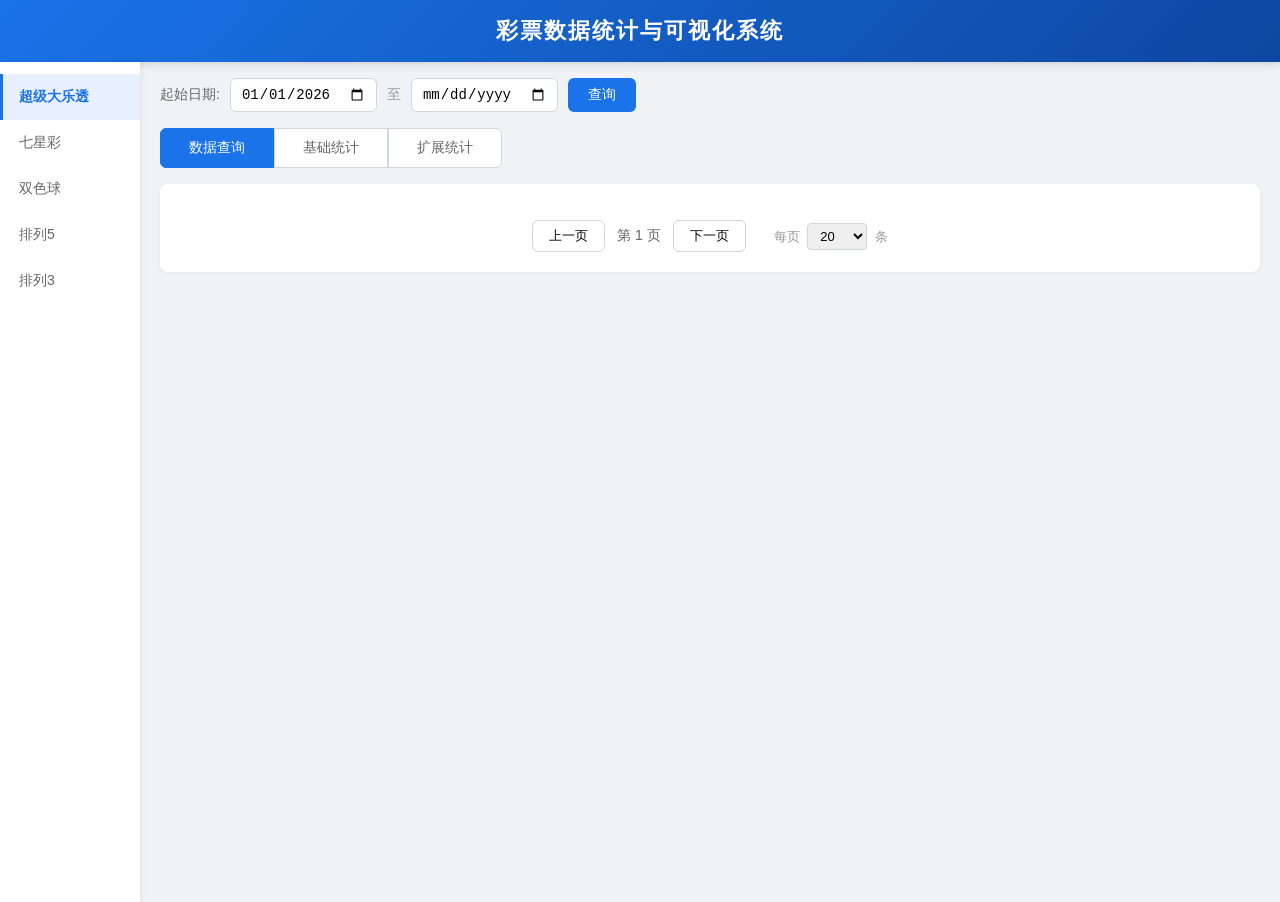
==== frontend/index.html @ 8efd1f9e "feat: 彩票数据统计与可视化系统 v1.0.0 — Docker 部署 + 开源" ====
<!DOCTYPE html>
<html lang="zh-CN">
<head>
    <meta charset="UTF-8">
    <meta name="viewport" content="width=device-width, initial-scale=1.0">
    <title>彩票数据统计与可视化系统</title>
    <link rel="stylesheet" href="css/style.css?v=14">
    <script src="js/echarts.min.js"></script>
</head>
<body>
    <!-- 标题栏 -->
    <header class="header">
        <h1>彩票数据统计与可视化系统</h1>
    </header>

    <!-- 主体：左导航 + 右内容 -->
    <div class="layout">

        <!-- 左侧彩种导航 -->
        <aside class="sidebar" id="lotteryNav">
            <div class="nav-item active" data-type="lottery_dlt">超级大乐透</div>
            <div class="nav-item" data-type="lottery_7xc">七星彩</div>
            <div class="nav-item" data-type="lottery_ssq">双色球</div>
            <div class="nav-item" data-type="lottery_pl5">排列5</div>
            <div class="nav-item" data-type="lottery_pl3">排列3</div>
        </aside>

        <!-- 右侧主内容 -->
        <main class="content">

            <!-- 日期栏 -->
            <div class="query-bar">
                <label>起始日期:</label>
                <input type="date" id="dateStart" value="2026-01-01">
                <span class="query-sep">至</span>
                <input type="date" id="dateEnd" value="">
                <button id="queryBtn" class="btn-primary">查询</button>
            </div>

            <!-- 视图切换按钮 -->
            <div class="view-bar">
                <button class="view-btn active" data-view="query">数据查询</button>
                <button class="view-btn" data-view="stats">基础统计</button>
                <button class="view-btn" data-view="extend">扩展统计</button>
            </div>

            <!-- 数据查询视图 -->
            <section class="panel" id="viewQuery">
                <div id="tableContainer">
                    <table class="data-table" id="dataTable">
                        <thead id="tableHead"></thead>
                        <tbody id="tableBody"></tbody>
                    </table>
                    <div class="pagination" id="pagination">
                        <button id="prevBtn">上一页</button>
                        <span id="pageInfo">第 1 页</span>
                        <button id="nextBtn">下一页</button>
                        <span id="totalInfo"></span>
                        <span class="page-size">
                            每页
                            <select id="pageSizeSelect">
                                <option value="10">10</option>
                                <option value="20" selected>20</option>
                                <option value="50">50</option>
                                <option value="100">100</option>
                            </select>
                            条
                        </span>
                    </div>
                    <div class="loading" id="tableLoading" style="display:none;">加载中...</div>
                    <div class="empty" id="tableEmpty" style="display:none;">暂无数据</div>
                </div>
            </section>

            <!-- 基础统计视图 -->
            <section class="panel" id="viewStats" style="display:none;">
                <div id="statsContainer"><!-- 动态填充图表容器 --></div>
            </section>

            <!-- 扩展统计视图 -->
            <section class="panel" id="viewExtend" style="display:none;">
                <div id="extendContent">
                    <!-- 动态内容：有扩展统计的显示图表，没有的显示开发中 -->
                </div>
            </section>

        </main>
    </div>

    <script src="js/app.js?v=13"></script>
</body>
</html>
---- frontend/css/style.css ----
/* ========================================
   彩票数据统计与可视化系统 - 样式
   ======================================== */

/* 全局 */
* { margin: 0; padding: 0; box-sizing: border-box; }
body {
    font-family: -apple-system, "Microsoft YaHei", sans-serif;
    background: #f0f2f5;
    color: #333;
    min-height: 100vh;
}

/* 标题栏 */
.header {
    background: linear-gradient(135deg, #1a73e8, #0d47a1);
    color: #fff;
    text-align: center;
    padding: 16px;
    box-shadow: 0 2px 8px rgba(0,0,0,0.15);
}
.header h1 { font-size: 22px; letter-spacing: 2px; }

/* ========== 主布局 ========== */
.layout {
    display: flex;
    min-height: calc(100vh - 60px);
}

/* 左侧彩种导航 */
.sidebar {
    width: 140px;
    min-width: 140px;
    background: #fff;
    padding: 12px 0;
    box-shadow: 2px 0 6px rgba(0,0,0,0.06);
}
.nav-item {
    padding: 14px 16px;
    font-size: 14px;
    color: #666;
    cursor: pointer;
    border-left: 3px solid transparent;
    transition: all 0.2s;
    user-select: none;
}
.nav-item:hover {
    background: #f0f7ff;
    color: #1a73e8;
}
.nav-item.active {
    color: #1a73e8;
    font-weight: 600;
    background: #e8f0fe;
    border-left-color: #1a73e8;
}

/* 右侧内容区 */
.content {
    flex: 1;
    padding: 16px 20px;
    overflow-y: auto;
}

/* 视图切换按钮 */
.view-bar {
    display: flex;
    gap: 0;
    margin-bottom: 16px;
}
.view-btn {
    padding: 10px 28px;
    border: 1px solid #d0d5dd;
    background: #fff;
    font-size: 14px;
    color: #666;
    cursor: pointer;
    transition: all 0.2s;
}
.view-btn:first-child { border-radius: 6px 0 0 6px; }
.view-btn:last-child { border-radius: 0 6px 6px 0; }
.view-btn:hover { background: #e8f0fe; }
.view-btn.active {
    background: #1a73e8;
    color: #fff;
    border-color: #1a73e8;
}

/* 面板 */
.panel {
    background: #fff;
    border-radius: 8px;
    padding: 20px;
    margin-bottom: 16px;
    box-shadow: 0 1px 4px rgba(0,0,0,0.06);
}
.panel h2 {
    font-size: 16px;
    margin-bottom: 14px;
    padding-bottom: 8px;
    border-bottom: 2px solid #e8eaed;
    color: #1a73e8;
}

/* 查询栏 */
.query-bar {
    display: flex;
    align-items: center;
    gap: 10px;
    margin-bottom: 16px;
    flex-wrap: wrap;
}
.query-bar label { font-size: 14px; color: #666; white-space: nowrap; }
.query-bar input[type="date"] {
    padding: 7px 10px;
    border: 1px solid #d0d5dd;
    border-radius: 6px;
    font-size: 14px;
    outline: none;
    min-width: 140px;
}
.query-bar input:focus { border-color: #1a73e8; }
.query-sep { color: #999; font-size: 14px; }
.btn-primary {
    padding: 8px 20px;
    background: #1a73e8;
    color: #fff;
    border: none;
    border-radius: 6px;
    font-size: 14px;
    cursor: pointer;
    transition: background 0.2s;
}
.btn-primary:hover { background: #1557b0; }

/* 表格 */
.data-table {
    width: 100%;
    border-collapse: collapse;
    font-size: 14px;
    table-layout: fixed;
}
.data-table th,
.data-table td {
    padding: 10px 4px;
    text-align: center;
    border-bottom: 1px solid #e8eaed;
    overflow: hidden;
    text-overflow: ellipsis;
    white-space: nowrap;
}
.data-table th {
    background: #f8f9fa;
    font-weight: 600;
    color: #555;
}
.data-table tbody tr:hover { background: #f0f7ff; }

/* 压缩固定列宽度 */
.data-table th:first-child,
.data-table td:first-child {
    width: 50px;
    min-width: 40px;
}
.data-table th:nth-child(2),
.data-table td:nth-child(2) {
    width: auto;
    min-width: 70px;
}
.data-table th:nth-child(3),
.data-table td:nth-child(3) {
    width: 100px;
    min-width: 90px;
}

/* 分页 */
.pagination {
    display: flex;
    justify-content: center;
    align-items: center;
    gap: 12px;
    margin-top: 16px;
    font-size: 14px;
}
.pagination button {
    padding: 6px 16px;
    border: 1px solid #d0d5dd;
    border-radius: 6px;
    background: #fff;
    cursor: pointer;
    font-size: 13px;
}
.pagination button:disabled { opacity: 0.4; cursor: not-allowed; }
.pagination button:hover:not(:disabled) { background: #e8f0fe; }
#pageInfo { color: #666; }
#totalInfo { color: #999; }
.page-size { color: #999; font-size: 13px; margin-left: 4px; }
.page-size select {
    padding: 4px 8px;
    border: 1px solid #d0d5dd;
    border-radius: 4px;
    font-size: 13px;
    margin: 0 4px;
    outline: none;
}

/* 图表区域 */
.charts-row {
    display: grid;
    grid-template-columns: 1fr 1fr 1fr;
    gap: 16px;
}
.charts-grid {
    display: grid;
    grid-template-columns: 1fr 1fr;
    gap: 16px;
}

/* 基础统计视图：上下布局 */
.stats-layout {
    display: flex;
    flex-direction: column;
    gap: 16px;
}
.stats-top {
    width: 100%;
}
.stats-top .chart-box {
    height: 420px;
}
.stats-bottom {
    display: grid;
    grid-template-columns: 1fr 1fr;
    gap: 16px;
}

/* 超级大乐透大图布局 */
.stats-dlt {
    display: flex;
    flex-direction: column;
    gap: 16px;
}
.stats-dlt .chart-full {
    width: 100%;
    height: 380px;
}
.stats-dlt .chart-half-row {
    display: grid;
    grid-template-columns: 1fr 1fr;
    gap: 16px;
}
.stats-dlt .chart-half-row .chart-box {
    height: 320px;
}
.chart-box {
    background: #fafafa;
    border-radius: 6px;
    border: 1px solid #eee;
    height: 350px;
    position: relative;
}
.chart-tip {
    position: absolute;
    top: 6px;
    right: 10px;
    width: 18px;
    height: 18px;
    background: #e0e0e0;
    border-radius: 50%;
    text-align: center;
    line-height: 18px;
    font-size: 12px;
    font-weight: 600;
    color: #888;
    cursor: help;
    z-index: 10;
    user-select: none;
}
.chart-tip:hover { background: #1a73e8; color: #fff; }

/* 加载/空态 */
.loading, .empty {
    text-align: center;
    padding: 40px;
    color: #999;
    font-size: 14px;
}

/* 响应式 */
@media (max-width: 900px) {
    .layout { flex-direction: column; }
    .sidebar { width: 100%; min-width: auto; display: flex; flex-wrap: wrap; gap: 4px; padding: 8px; }
    .nav-item { border-left: none; border-bottom: 3px solid transparent; padding: 10px 14px; }
    .nav-item.active { border-bottom-color: #1a73e8; border-left: none; }
    .charts-row { grid-template-columns: 1fr; }
    .charts-grid { grid-template-columns: 1fr; }
}
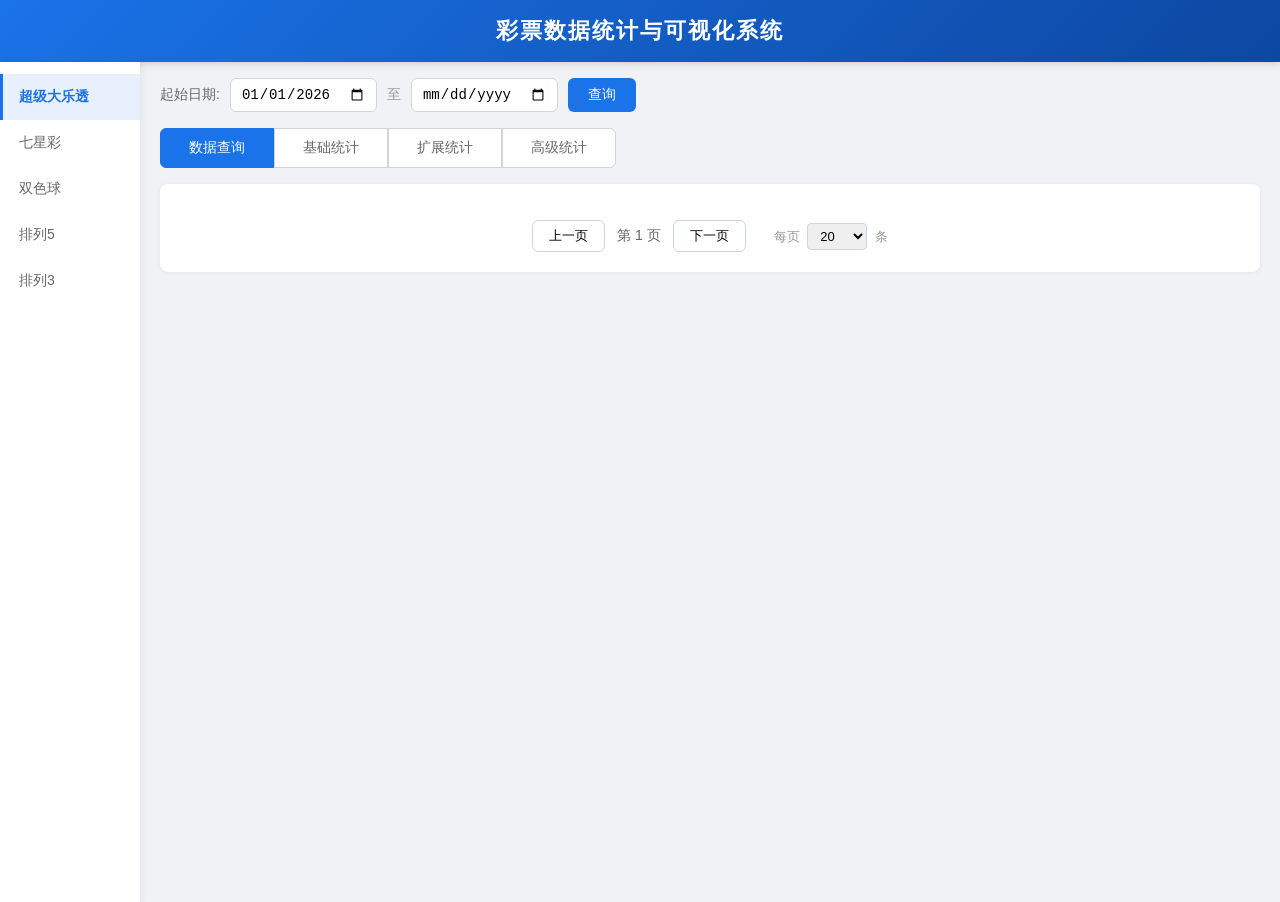
==== commit 0624e1e5: "Phase 10: 前端改造 - 4Tab(含高级统计) + 5彩种扩展统计UI" ====
--- a/frontend/index.html
+++ b/frontend/index.html
@@ -4,8 +4,9 @@
     <meta charset="UTF-8">
     <meta name="viewport" content="width=device-width, initial-scale=1.0">
     <title>彩票数据统计与可视化系统</title>
-    <link rel="stylesheet" href="css/style.css?v=14">
+    <link rel="stylesheet" href="css/style.css?v=15">
     <script src="js/echarts.min.js"></script>
+    <script src="js/config.js"></script>
 </head>
 <body>
     <!-- 标题栏 -->
@@ -42,6 +43,7 @@
                 <button class="view-btn active" data-view="query">数据查询</button>
                 <button class="view-btn" data-view="stats">基础统计</button>
                 <button class="view-btn" data-view="extend">扩展统计</button>
+                <button class="view-btn" data-view="advanced">高级统计</button>
             </div>
 
             <!-- 数据查询视图 -->
@@ -80,13 +82,25 @@
             <!-- 扩展统计视图 -->
             <section class="panel" id="viewExtend" style="display:none;">
                 <div id="extendContent">
-                    <!-- 动态内容：有扩展统计的显示图表，没有的显示开发中 -->
+                    <!-- 动态内容：所有5个彩种均有扩展统计 -->
+                </div>
+            </section>
+
+            <!-- 高级统计视图 -->
+            <section class="panel" id="viewAdvanced" style="display:none;">
+                <div class="sub-menu" id="advancedSubMenu">
+                    <button class="sub-btn active" data-sub="std">标准差</button>
+                    <button class="sub-btn" data-sub="percentile">分位数</button>
+                    <button class="sub-btn" data-sub="normal">正态分布</button>
+                </div>
+                <div class="charts-full" id="advancedCharts">
+                    <!-- 动态填充高级统计图表 -->
                 </div>
             </section>
 
         </main>
     </div>
 
-    <script src="js/app.js?v=13"></script>
+    <script src="js/app.js?v=14"></script>
 </body>
 </html>
--- a/frontend/css/style.css
+++ b/frontend/css/style.css
@@ -214,6 +214,15 @@
     display: grid;
     grid-template-columns: 1fr 1fr;
     gap: 16px;
+}
+/* 高级统计：单列大图铺满 */
+.charts-full {
+    display: flex;
+    flex-direction: column;
+    gap: 16px;
+}
+.charts-full .chart-box {
+    height: 480px;
 }
 
 /* 基础统计视图：上下布局 */
@@ -286,6 +295,48 @@
     font-size: 14px;
 }
 
+/* ========== 高级统计子菜单 ========== */
+.sub-menu {
+    display: flex;
+    gap: 8px;
+    padding: 0 0 16px 0;
+    border-bottom: 1px solid #e8eaed;
+    margin-bottom: 16px;
+}
+.sub-btn {
+    padding: 7px 18px;
+    border: 1px solid #d0d5dd;
+    border-radius: 4px;
+    background: #fff;
+    font-size: 13px;
+    color: #666;
+    cursor: pointer;
+    transition: all 0.2s;
+    user-select: none;
+}
+.sub-btn:hover {
+    border-color: #1a73e8;
+    color: #1a73e8;
+    background: #f0f7ff;
+}
+.sub-btn.active {
+    background: #1a73e8;
+    color: #fff;
+    border-color: #1a73e8;
+    font-weight: 500;
+}
+.sub-btn:disabled {
+    color: #bbb;
+    cursor: not-allowed;
+    border-color: #eee;
+    background: #f5f5f5;
+}
+.sub-btn:disabled:hover {
+    border-color: #eee;
+    color: #bbb;
+    background: #f5f5f5;
+}
+
 /* 响应式 */
 @media (max-width: 900px) {
     .layout { flex-direction: column; }
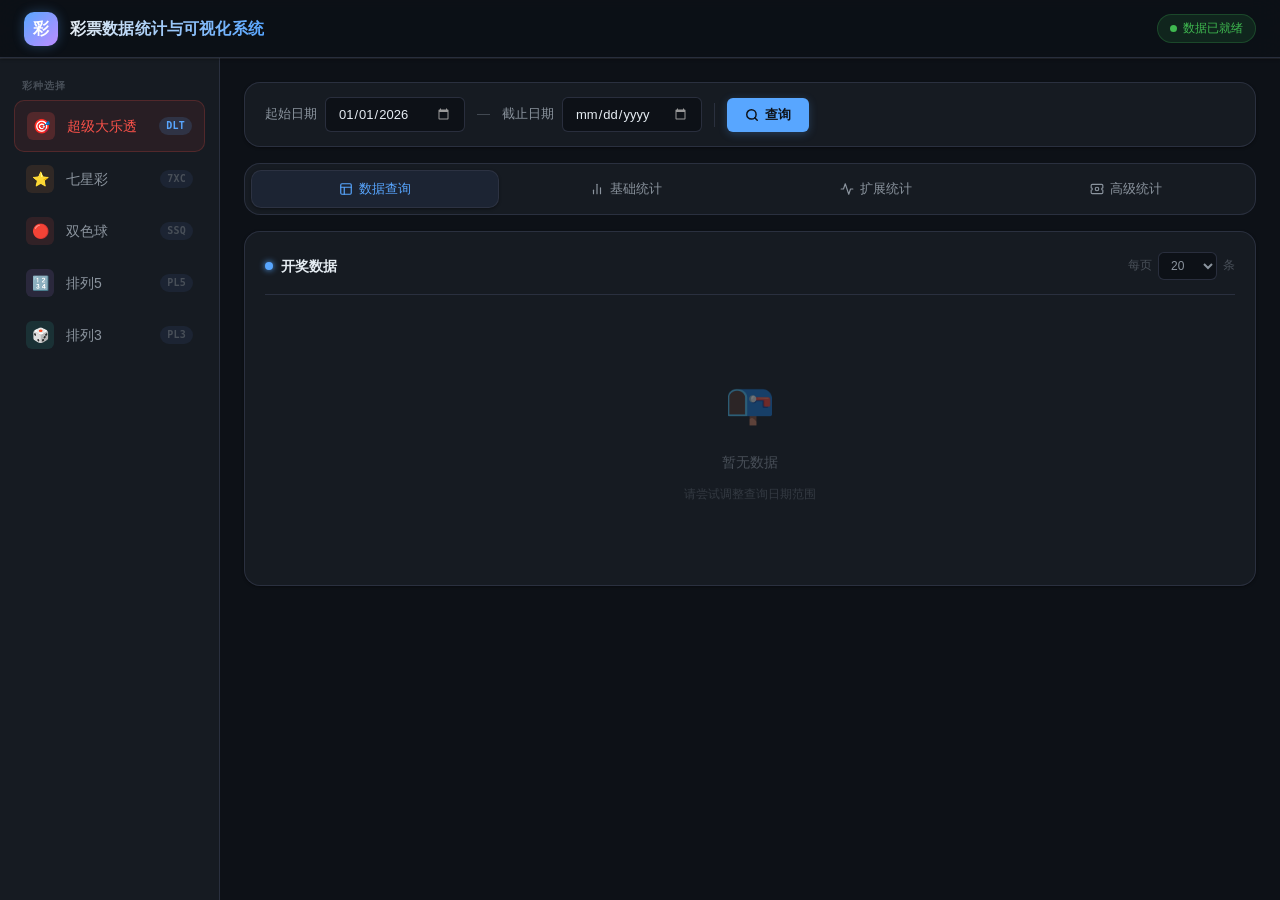
==== commit a5e01f30: "Phase 11: frontend_test based adaptation (needs fix)" ====
--- a/frontend/index.html
+++ b/frontend/index.html
@@ -1,106 +1,241 @@
 <!DOCTYPE html>
 <html lang="zh-CN">
 <head>
-    <meta charset="UTF-8">
-    <meta name="viewport" content="width=device-width, initial-scale=1.0">
-    <title>彩票数据统计与可视化系统</title>
-    <link rel="stylesheet" href="css/style.css?v=15">
-    <script src="js/echarts.min.js"></script>
-    <script src="js/config.js"></script>
+  <meta charset="UTF-8">
+  <meta name="viewport" content="width=device-width, initial-scale=1.0, maximum-scale=1.0">
+  <meta name="theme-color" content="#0d1117">
+  <title>彩票数据统计与可视化系统</title>
+  <link rel="stylesheet" href="css/style.css">
+  <script src="js/echarts.min.js"></script>
+  <script src="js/config.js"></script>
 </head>
 <body>
-    <!-- 标题栏 -->
-    <header class="header">
-        <h1>彩票数据统计与可视化系统</h1>
-    </header>
-
-    <!-- 主体：左导航 + 右内容 -->
-    <div class="layout">
-
-        <!-- 左侧彩种导航 -->
-        <aside class="sidebar" id="lotteryNav">
-            <div class="nav-item active" data-type="lottery_dlt">超级大乐透</div>
-            <div class="nav-item" data-type="lottery_7xc">七星彩</div>
-            <div class="nav-item" data-type="lottery_ssq">双色球</div>
-            <div class="nav-item" data-type="lottery_pl5">排列5</div>
-            <div class="nav-item" data-type="lottery_pl3">排列3</div>
-        </aside>
-
-        <!-- 右侧主内容 -->
-        <main class="content">
-
-            <!-- 日期栏 -->
-            <div class="query-bar">
-                <label>起始日期:</label>
-                <input type="date" id="dateStart" value="2026-01-01">
-                <span class="query-sep">至</span>
-                <input type="date" id="dateEnd" value="">
-                <button id="queryBtn" class="btn-primary">查询</button>
-            </div>
-
-            <!-- 视图切换按钮 -->
-            <div class="view-bar">
-                <button class="view-btn active" data-view="query">数据查询</button>
-                <button class="view-btn" data-view="stats">基础统计</button>
-                <button class="view-btn" data-view="extend">扩展统计</button>
-                <button class="view-btn" data-view="advanced">高级统计</button>
-            </div>
-
-            <!-- 数据查询视图 -->
-            <section class="panel" id="viewQuery">
-                <div id="tableContainer">
-                    <table class="data-table" id="dataTable">
-                        <thead id="tableHead"></thead>
-                        <tbody id="tableBody"></tbody>
-                    </table>
-                    <div class="pagination" id="pagination">
-                        <button id="prevBtn">上一页</button>
-                        <span id="pageInfo">第 1 页</span>
-                        <button id="nextBtn">下一页</button>
-                        <span id="totalInfo"></span>
-                        <span class="page-size">
-                            每页
-                            <select id="pageSizeSelect">
-                                <option value="10">10</option>
-                                <option value="20" selected>20</option>
-                                <option value="50">50</option>
-                                <option value="100">100</option>
-                            </select>
-                            条
-                        </span>
-                    </div>
-                    <div class="loading" id="tableLoading" style="display:none;">加载中...</div>
-                    <div class="empty" id="tableEmpty" style="display:none;">暂无数据</div>
-                </div>
-            </section>
-
-            <!-- 基础统计视图 -->
-            <section class="panel" id="viewStats" style="display:none;">
-                <div id="statsContainer"><!-- 动态填充图表容器 --></div>
-            </section>
-
-            <!-- 扩展统计视图 -->
-            <section class="panel" id="viewExtend" style="display:none;">
-                <div id="extendContent">
-                    <!-- 动态内容：所有5个彩种均有扩展统计 -->
-                </div>
-            </section>
-
-            <!-- 高级统计视图 -->
-            <section class="panel" id="viewAdvanced" style="display:none;">
-                <div class="sub-menu" id="advancedSubMenu">
-                    <button class="sub-btn active" data-sub="std">标准差</button>
-                    <button class="sub-btn" data-sub="percentile">分位数</button>
-                    <button class="sub-btn" data-sub="normal">正态分布</button>
-                </div>
-                <div class="charts-full" id="advancedCharts">
-                    <!-- 动态填充高级统计图表 -->
-                </div>
-            </section>
-
-        </main>
+
+  <!-- ████ 顶部导航栏 ████ -->
+  <header class="header">
+    <div class="header-brand">
+      <!-- 汉堡菜单（移动端） -->
+      <button class="menu-toggle" id="menuToggle" aria-label="打开菜单">
+        <span></span><span></span><span></span>
+      </button>
+      <div class="header-logo">彩</div>
+      <div class="header-title">彩票数据统计与可视化系统</div>
     </div>
-
-    <script src="js/app.js?v=14"></script>
+    <div class="header-right">
+      <div class="status-badge">
+        <span class="status-dot"></span>
+        数据已就绪
+      </div>
+    </div>
+  </header>
+
+  <!-- ████ 遮罩层 ████ -->
+  <div class="sidebar-overlay" id="sidebarOverlay"></div>
+
+  <!-- ████ 主体布局 ████ -->
+  <div class="layout">
+
+    <!-- ██ 左侧彩种导航 ██ -->
+    <aside class="sidebar" id="lotteryNav">
+      <div class="sidebar-section">
+        <div class="sidebar-label">彩种选择</div>
+
+        <div class="nav-item active" data-type="lottery_dlt">
+          <div class="nav-icon">🎯</div>
+          <span>超级大乐透</span>
+          <span class="nav-badge">DLT</span>
+        </div>
+
+        <div class="nav-item" data-type="lottery_7xc">
+          <div class="nav-icon">⭐</div>
+          <span>七星彩</span>
+          <span class="nav-badge">7XC</span>
+        </div>
+
+        <div class="nav-item" data-type="lottery_ssq">
+          <div class="nav-icon">🔴</div>
+          <span>双色球</span>
+          <span class="nav-badge">SSQ</span>
+        </div>
+
+        <div class="nav-item" data-type="lottery_pl5">
+          <div class="nav-icon">🔢</div>
+          <span>排列5</span>
+          <span class="nav-badge">PL5</span>
+        </div>
+
+        <div class="nav-item" data-type="lottery_pl3">
+          <div class="nav-icon">🎲</div>
+          <span>排列3</span>
+          <span class="nav-badge">PL3</span>
+        </div>
+      </div>
+    </aside>
+
+    <!-- ██ 右侧主内容区 ██ -->
+    <main class="content">
+
+      <!-- 查询工具栏 -->
+      <div class="toolbar">
+        <div class="toolbar-group">
+          <span class="toolbar-label">起始日期</span>
+          <input type="date" class="input-date" id="dateStart" value="2026-01-01">
+        </div>
+        <span class="toolbar-sep">—</span>
+        <div class="toolbar-group">
+          <span class="toolbar-label">截止日期</span>
+          <input type="date" class="input-date" id="dateEnd">
+        </div>
+        <div class="toolbar-divider"></div>
+        <button class="btn btn-primary" id="queryBtn">
+          <svg width="14" height="14" viewBox="0 0 24 24" fill="none" stroke="currentColor" stroke-width="2.5" stroke-linecap="round" stroke-linejoin="round"><circle cx="11" cy="11" r="8"/><path d="m21 21-4.35-4.35"/></svg>
+          查询
+        </button>
+      </div>
+
+      <!-- 视图切换 -->
+      <div class="view-bar">
+        <button class="view-btn active" data-view="query">
+          <svg width="14" height="14" viewBox="0 0 24 24" fill="none" stroke="currentColor" stroke-width="2" stroke-linecap="round" stroke-linejoin="round"><rect x="3" y="3" width="18" height="18" rx="2"/><path d="M3 9h18M9 21V9"/></svg>
+          <span class="view-btn-text">数据查询</span>
+        </button>
+        <button class="view-btn" data-view="stats">
+          <svg width="14" height="14" viewBox="0 0 24 24" fill="none" stroke="currentColor" stroke-width="2" stroke-linecap="round" stroke-linejoin="round"><line x1="18" y1="20" x2="18" y2="10"/><line x1="12" y1="20" x2="12" y2="4"/><line x1="6" y1="20" x2="6" y2="14"/></svg>
+          <span class="view-btn-text">基础统计</span>
+        </button>
+        <button class="view-btn" data-view="extend">
+          <svg width="14" height="14" viewBox="0 0 24 24" fill="none" stroke="currentColor" stroke-width="2" stroke-linecap="round" stroke-linejoin="round"><polyline points="22 12 18 12 15 21 9 3 6 12 2 12"/></svg>
+          <span class="view-btn-text">扩展统计</span>
+        </button>
+        <button class="view-btn" data-view="advanced">
+          <svg width="14" height="14" viewBox="0 0 24 24" fill="none" stroke="currentColor" stroke-width="2" stroke-linecap="round" stroke-linejoin="round"><path d="M20 12c0-1.1.9-2 2-2V6c0-1.1-.9-2-2-2H4c-1.1 0-2 .9-2 2v4c1.1 0 2 .9 2 2s-.9 2-2 2v4c0 1.1.9 2 2 2h16c1.1 0 2-.9 2-2v-4c-1.1 0-2-.9-2-2z"/><circle cx="12" cy="12" r="3"/></svg>
+          <span class="view-btn-text">高级统计</span>
+        </button>
+      </div>
+
+      <!-- ▌视图：数据查询 -->
+      <section class="panel" id="viewQuery">
+        <div class="panel-header">
+          <div class="panel-title">
+            <div class="panel-title-dot"></div>
+            开奖数据
+          </div>
+          <div class="page-size-group">
+            每页
+            <select class="page-size-select" id="pageSizeSelect">
+              <option value="10">10</option>
+              <option value="20" selected>20</option>
+              <option value="50">50</option>
+              <option value="100">100</option>
+            </select>
+            条
+          </div>
+        </div>
+
+        <!-- 加载中 -->
+        <div class="loading-state" id="tableLoading" style="display:none;">
+          <div class="spinner"></div>
+          <div class="loading-text">正在加载数据...</div>
+        </div>
+
+        <!-- 空态 -->
+        <div class="empty-state" id="tableEmpty" style="display:none;">
+          <div class="empty-icon">📭</div>
+          <div class="empty-text">暂无数据</div>
+          <div class="empty-sub">请尝试调整查询日期范围</div>
+        </div>
+
+        <!-- 表格 -->
+        <div class="table-wrapper" id="tableContainer">
+          <table class="data-table" id="dataTable">
+            <thead id="tableHead"></thead>
+            <tbody id="tableBody"></tbody>
+          </table>
+        </div>
+
+        <!-- 分页 -->
+        <div class="pagination" id="pagination">
+          <button class="page-btn" id="prevBtn" title="上一页">
+            <svg width="14" height="14" viewBox="0 0 24 24" fill="none" stroke="currentColor" stroke-width="2.5" stroke-linecap="round" stroke-linejoin="round"><polyline points="15 18 9 12 15 6"/></svg>
+          </button>
+          <div class="page-info">
+            第 <strong id="pageInfo">1</strong> / <strong id="totalPages">1</strong> 页
+          </div>
+          <button class="page-btn" id="nextBtn" title="下一页">
+            <svg width="14" height="14" viewBox="0 0 24 24" fill="none" stroke="currentColor" stroke-width="2.5" stroke-linecap="round" stroke-linejoin="round"><polyline points="9 18 15 12 9 6"/></svg>
+          </button>
+          <div class="total-info" id="totalInfo"></div>
+        </div>
+      </section>
+
+      <!-- ▌视图：基础统计 -->
+      <section class="panel hidden" id="viewStats">
+        <div class="panel-header">
+          <div class="panel-title">
+            <div class="panel-title-dot" style="background: var(--green); box-shadow: 0 0 6px var(--green);"></div>
+            基础统计
+          </div>
+        </div>
+        <div id="statsContainer"></div>
+      </section>
+
+      <!-- ▌视图：扩展统计 -->
+      <section class="panel hidden" id="viewExtend">
+        <div class="panel-header">
+          <div class="panel-title">
+            <div class="panel-title-dot" style="background: var(--orange); box-shadow: 0 0 6px var(--orange);"></div>
+            扩展统计
+          </div>
+          <div class="sub-menu" id="extendSubMenu" style="margin:0;padding:0;border:none;">
+            <button class="sub-btn active" data-sub="dist">分布分析</button>
+            <button class="sub-btn" data-sub="trend">走势分析</button>
+          </div>
+        </div>
+        <div id="extendContent"></div>
+      </section>
+
+      <!-- 视图：高级统计 -->
+      <section class="panel hidden" id="viewAdvanced">
+        <div class="panel-header">
+          <div class="panel-title">
+            <div class="panel-title-dot" style="background: var(--purple); box-shadow: 0 0 6px var(--purple);"></div>
+            高级统计
+          </div>
+          <div class="sub-menu" id="advancedSubMenu" style="margin:0;padding:0;border:none;">
+            <button class="sub-btn active" data-adv-sub="scatter">散点分布</button>
+            <button class="sub-btn" data-adv-sub="lln">大数定律</button>
+            <button class="sub-btn" data-adv-sub="normal">正态分布</button>
+          </div>
+        </div>
+        <div id="advancedCharts" style="min-height:400px;"></div>
+      </section>
+
+
+    </main>
+  </div>
+
+  <!-- ████ 移动端底部导航 ████ -->
+  <nav class="mobile-nav" id="mobileNav">
+    <div class="mobile-nav-inner">
+      <div class="mobile-nav-btn active" data-view="query">
+        <div class="mobile-nav-icon">📋</div>
+        <span>查询</span>
+      </div>
+      <div class="mobile-nav-btn" data-view="stats">
+        <div class="mobile-nav-icon">📊</div>
+        <span>统计</span>
+      </div>
+      <div class="mobile-nav-btn" data-view="extend">
+        <div class="mobile-nav-icon">📈</div>
+        <span>扩展</span>
+      </div>
+      <div class="mobile-nav-btn" data-view="advanced">
+        <div class="mobile-nav-icon">🔬</div>
+        <span>高级</span>
+      </div>
+    </div>
+  </nav>
+
+  <script src="js/app.js?v=20260607e"></script>
 </body>
 </html>
--- a/frontend/css/style.css
+++ b/frontend/css/style.css
@@ -1,348 +1,1054 @@
-/* ========================================
-   彩票数据统计与可视化系统 - 样式
-   ======================================== */
-
-/* 全局 */
-* { margin: 0; padding: 0; box-sizing: border-box; }
+/* ================================================================
+   彩票数据统计与可视化系统 — 全新界面 v2.0
+   设计理念：深色主题 + 数据仪表盘风格 + 全响应式
+   ================================================================ */
+
+/* ── 变量系统 ─────────────────────────────────────────────────── */
+:root {
+  --bg-base:        #0d1117;
+  --bg-card:        #161b22;
+  --bg-card2:       #1c2433;
+  --bg-hover:       #21303f;
+  --border:         rgba(48, 54, 70, 0.8);
+  --border-light:   rgba(255,255,255,0.07);
+
+  --text-primary:   #e6edf3;
+  --text-secondary: #8b949e;
+  --text-muted:     #484f58;
+
+  --accent:         #58a6ff;
+  --accent-glow:    rgba(88,166,255,0.15);
+  --accent-hover:   #79baff;
+
+  --red:            #f85149;
+  --red-soft:       rgba(248,81,73,0.15);
+  --orange:         #f0883e;
+  --orange-soft:    rgba(240,136,62,0.12);
+  --green:          #3fb950;
+  --green-soft:     rgba(63,185,80,0.12);
+  --purple:         #bc8cff;
+  --purple-soft:    rgba(188,140,255,0.12);
+  --cyan:           #39d9c8;
+  --cyan-soft:      rgba(57,217,200,0.12);
+
+  --gold:           #e3b341;
+  --gold-soft:      rgba(227,179,65,0.15);
+
+  --radius-sm:      6px;
+  --radius-md:      10px;
+  --radius-lg:      16px;
+  --radius-xl:      20px;
+
+  --shadow-sm:      0 1px 3px rgba(0,0,0,0.4);
+  --shadow-md:      0 4px 16px rgba(0,0,0,0.5);
+  --shadow-lg:      0 8px 32px rgba(0,0,0,0.6);
+  --shadow-glow:    0 0 20px rgba(88,166,255,0.12);
+
+  --font-sans:      -apple-system, "PingFang SC", "Microsoft YaHei", sans-serif;
+  --font-mono:      "SF Mono", "Cascadia Code", "Consolas", monospace;
+
+  --header-h:       58px;
+  --sidebar-w:      220px;
+  --transition:     0.22s cubic-bezier(0.4, 0, 0.2, 1);
+
+  /* 移动端变量 */
+  --mobile-nav-h:   54px;
+}
+
+/* ── 全局重置 ─────────────────────────────────────────────────── */
+*, *::before, *::after { margin: 0; padding: 0; box-sizing: border-box; }
+
+html { font-size: 16px; scroll-behavior: smooth; }
+
 body {
-    font-family: -apple-system, "Microsoft YaHei", sans-serif;
-    background: #f0f2f5;
-    color: #333;
-    min-height: 100vh;
-}
-
-/* 标题栏 */
+  font-family: var(--font-sans);
+  background: var(--bg-base);
+  color: var(--text-primary);
+  min-height: 100dvh;
+  line-height: 1.6;
+  overflow-x: hidden;
+}
+
+/* 滚动条 */
+::-webkit-scrollbar { width: 6px; height: 6px; }
+::-webkit-scrollbar-track { background: transparent; }
+::-webkit-scrollbar-thumb { background: rgba(255,255,255,0.12); border-radius: 3px; }
+::-webkit-scrollbar-thumb:hover { background: rgba(255,255,255,0.2); }
+
+/* ── 顶部导航栏 ───────────────────────────────────────────────── */
 .header {
-    background: linear-gradient(135deg, #1a73e8, #0d47a1);
-    color: #fff;
-    text-align: center;
-    padding: 16px;
-    box-shadow: 0 2px 8px rgba(0,0,0,0.15);
-}
-.header h1 { font-size: 22px; letter-spacing: 2px; }
-
-/* ========== 主布局 ========== */
+  position: fixed;
+  top: 0; left: 0; right: 0;
+  height: var(--header-h);
+  background: rgba(13,17,23,0.92);
+  backdrop-filter: blur(16px) saturate(1.2);
+  -webkit-backdrop-filter: blur(16px) saturate(1.2);
+  border-bottom: 1px solid var(--border);
+  display: flex;
+  align-items: center;
+  justify-content: space-between;
+  padding: 0 24px;
+  z-index: 100;
+  box-shadow: 0 1px 0 var(--border-light), var(--shadow-sm);
+}
+
+.header-brand {
+  display: flex;
+  align-items: center;
+  gap: 12px;
+}
+
+.header-logo {
+  width: 34px;
+  height: 34px;
+  border-radius: var(--radius-md);
+  background: linear-gradient(135deg, var(--accent), var(--purple));
+  display: flex;
+  align-items: center;
+  justify-content: center;
+  font-size: 16px;
+  font-weight: 700;
+  color: #fff;
+  flex-shrink: 0;
+  box-shadow: 0 0 12px rgba(88,166,255,0.3);
+}
+
+.header-title {
+  font-size: 16px;
+  font-weight: 600;
+  letter-spacing: 0.01em;
+  background: linear-gradient(90deg, var(--text-primary) 0%, var(--accent) 100%);
+  -webkit-background-clip: text;
+  -webkit-text-fill-color: transparent;
+  background-clip: text;
+  white-space: nowrap;
+}
+
+.header-right {
+  display: flex;
+  align-items: center;
+  gap: 8px;
+}
+
+.status-badge {
+  display: flex;
+  align-items: center;
+  gap: 6px;
+  padding: 4px 12px;
+  background: var(--green-soft);
+  border: 1px solid rgba(63,185,80,0.25);
+  border-radius: 20px;
+  font-size: 12px;
+  color: var(--green);
+  font-weight: 500;
+}
+
+.status-dot {
+  width: 7px;
+  height: 7px;
+  border-radius: 50%;
+  background: var(--green);
+  animation: pulse-dot 2s ease-in-out infinite;
+}
+
+@keyframes pulse-dot {
+  0%, 100% { opacity: 1; transform: scale(1); }
+  50% { opacity: 0.5; transform: scale(0.8); }
+}
+
+/* 汉堡菜单按钮（移动端） */
+.menu-toggle {
+  display: none;
+  width: 36px; height: 36px;
+  border-radius: var(--radius-sm);
+  background: var(--bg-card2);
+  border: 1px solid var(--border);
+  cursor: pointer;
+  align-items: center;
+  justify-content: center;
+  flex-direction: column;
+  gap: 5px;
+  padding: 8px;
+  transition: background var(--transition);
+  flex-shrink: 0;
+}
+.menu-toggle:hover { background: var(--bg-hover); }
+.menu-toggle span {
+  display: block;
+  width: 18px; height: 2px;
+  background: var(--text-secondary);
+  border-radius: 1px;
+  transition: all var(--transition);
+}
+.menu-toggle.open span:nth-child(1) { transform: translateY(7px) rotate(45deg); }
+.menu-toggle.open span:nth-child(2) { opacity: 0; transform: scaleX(0); }
+.menu-toggle.open span:nth-child(3) { transform: translateY(-7px) rotate(-45deg); }
+
+/* ── 主体布局 ─────────────────────────────────────────────────── */
 .layout {
-    display: flex;
-    min-height: calc(100vh - 60px);
-}
-
-/* 左侧彩种导航 */
+  display: flex;
+  min-height: 100dvh;
+  padding-top: var(--header-h);
+}
+
+/* ── 侧边栏 ───────────────────────────────────────────────────── */
 .sidebar {
-    width: 140px;
-    min-width: 140px;
-    background: #fff;
-    padding: 12px 0;
-    box-shadow: 2px 0 6px rgba(0,0,0,0.06);
-}
+  position: fixed;
+  top: var(--header-h);
+  left: 0;
+  bottom: 0;
+  width: var(--sidebar-w);
+  background: var(--bg-card);
+  border-right: 1px solid var(--border);
+  overflow-y: auto;
+  overflow-x: hidden;
+  z-index: 80;
+  display: flex;
+  flex-direction: column;
+  gap: 0;
+  transition: transform var(--transition), box-shadow var(--transition);
+}
+
+.sidebar-section {
+  padding: 20px 14px 8px;
+}
+
+.sidebar-label {
+  font-size: 10px;
+  font-weight: 700;
+  letter-spacing: 0.1em;
+  text-transform: uppercase;
+  color: var(--text-muted);
+  padding: 0 8px;
+  margin-bottom: 6px;
+}
+
 .nav-item {
-    padding: 14px 16px;
-    font-size: 14px;
-    color: #666;
-    cursor: pointer;
-    border-left: 3px solid transparent;
-    transition: all 0.2s;
-    user-select: none;
-}
+  display: flex;
+  align-items: center;
+  gap: 12px;
+  padding: 11px 12px;
+  border-radius: var(--radius-md);
+  font-size: 14px;
+  font-weight: 500;
+  color: var(--text-secondary);
+  cursor: pointer;
+  transition: all var(--transition);
+  user-select: none;
+  position: relative;
+  margin-bottom: 2px;
+}
+
 .nav-item:hover {
-    background: #f0f7ff;
-    color: #1a73e8;
-}
+  background: var(--bg-hover);
+  color: var(--text-primary);
+}
+
 .nav-item.active {
-    color: #1a73e8;
-    font-weight: 600;
-    background: #e8f0fe;
-    border-left-color: #1a73e8;
-}
-
-/* 右侧内容区 */
+  background: var(--accent-glow);
+  color: var(--accent);
+  border: 1px solid rgba(88,166,255,0.2);
+}
+
+.nav-icon {
+  width: 28px; height: 28px;
+  border-radius: var(--radius-sm);
+  display: flex;
+  align-items: center;
+  justify-content: center;
+  font-size: 14px;
+  flex-shrink: 0;
+  background: var(--bg-card2);
+  transition: background var(--transition);
+}
+
+.nav-item.active .nav-icon {
+  background: rgba(88,166,255,0.18);
+}
+
+.nav-badge {
+  margin-left: auto;
+  background: var(--bg-card2);
+  color: var(--text-muted);
+  font-size: 10px;
+  padding: 1px 7px;
+  border-radius: 10px;
+  font-weight: 600;
+  font-family: var(--font-mono);
+  letter-spacing: 0.02em;
+}
+
+.nav-item.active .nav-badge {
+  background: rgba(88,166,255,0.15);
+  color: var(--accent);
+}
+
+/* 彩种颜色 */
+.nav-item[data-type="lottery_dlt"] .nav-icon { background: rgba(248,81,73,0.12); }
+.nav-item[data-type="lottery_dlt"].active .nav-icon { background: rgba(248,81,73,0.2); }
+.nav-item[data-type="lottery_dlt"].active { background: rgba(248,81,73,0.08); color: var(--red); border-color: rgba(248,81,73,0.2); }
+
+.nav-item[data-type="lottery_7xc"] .nav-icon { background: rgba(240,136,62,0.12); }
+.nav-item[data-type="lottery_7xc"].active .nav-icon { background: rgba(240,136,62,0.2); }
+.nav-item[data-type="lottery_7xc"].active { background: rgba(240,136,62,0.08); color: var(--orange); border-color: rgba(240,136,62,0.2); }
+
+.nav-item[data-type="lottery_ssq"] .nav-icon { background: rgba(248,81,73,0.12); }
+.nav-item[data-type="lottery_ssq"].active .nav-icon { background: rgba(248,81,73,0.2); }
+.nav-item[data-type="lottery_ssq"].active { background: rgba(248,81,73,0.08); color: #ff6b6b; border-color: rgba(248,81,73,0.2); }
+
+.nav-item[data-type="lottery_pl5"] .nav-icon { background: rgba(188,140,255,0.12); }
+.nav-item[data-type="lottery_pl5"].active .nav-icon { background: rgba(188,140,255,0.2); }
+.nav-item[data-type="lottery_pl5"].active { background: rgba(188,140,255,0.08); color: var(--purple); border-color: rgba(188,140,255,0.2); }
+
+.nav-item[data-type="lottery_pl3"] .nav-icon { background: rgba(57,217,200,0.12); }
+.nav-item[data-type="lottery_pl3"].active .nav-icon { background: rgba(57,217,200,0.2); }
+.nav-item[data-type="lottery_pl3"].active { background: rgba(57,217,200,0.08); color: var(--cyan); border-color: rgba(57,217,200,0.2); }
+
+/* ── 主内容区 ─────────────────────────────────────────────────── */
 .content {
-    flex: 1;
-    padding: 16px 20px;
-    overflow-y: auto;
-}
-
-/* 视图切换按钮 */
+  margin-left: var(--sidebar-w);
+  flex: 1;
+  min-width: 0;
+  padding: 24px;
+  display: flex;
+  flex-direction: column;
+  gap: 16px;
+}
+
+/* ── 查询工具栏 ───────────────────────────────────────────────── */
+.toolbar {
+  display: flex;
+  align-items: center;
+  gap: 12px;
+  flex-wrap: wrap;
+  background: var(--bg-card);
+  border: 1px solid var(--border);
+  border-radius: var(--radius-lg);
+  padding: 14px 20px;
+  box-shadow: var(--shadow-sm);
+}
+
+.toolbar-group {
+  display: flex;
+  align-items: center;
+  gap: 8px;
+}
+
+.toolbar-label {
+  font-size: 13px;
+  color: var(--text-secondary);
+  white-space: nowrap;
+  font-weight: 500;
+}
+
+.input-date {
+  padding: 8px 12px;
+  background: var(--bg-base);
+  border: 1px solid var(--border);
+  border-radius: var(--radius-sm);
+  color: var(--text-primary);
+  font-size: 13px;
+  font-family: var(--font-sans);
+  outline: none;
+  transition: border-color var(--transition), box-shadow var(--transition);
+  min-width: 0;
+  width: 140px;
+}
+.input-date:focus {
+  border-color: var(--accent);
+  box-shadow: 0 0 0 3px var(--accent-glow);
+}
+.input-date::-webkit-calendar-picker-indicator { filter: invert(0.6); cursor: pointer; }
+
+.toolbar-sep { color: var(--text-muted); font-size: 13px; }
+
+.toolbar-divider {
+  width: 1px; height: 24px;
+  background: var(--border);
+  flex-shrink: 0;
+}
+
+.btn {
+  display: inline-flex;
+  align-items: center;
+  gap: 6px;
+  padding: 8px 18px;
+  border-radius: var(--radius-sm);
+  font-size: 13px;
+  font-weight: 600;
+  font-family: var(--font-sans);
+  cursor: pointer;
+  border: none;
+  transition: all var(--transition);
+  white-space: nowrap;
+  user-select: none;
+}
+
+.btn-primary {
+  background: var(--accent);
+  color: #0d1117;
+  box-shadow: 0 2px 8px rgba(88,166,255,0.25);
+}
+.btn-primary:hover {
+  background: var(--accent-hover);
+  box-shadow: 0 2px 12px rgba(88,166,255,0.4);
+  transform: translateY(-1px);
+}
+.btn-primary:active { transform: translateY(0); }
+
+.btn-ghost {
+  background: var(--bg-card2);
+  color: var(--text-secondary);
+  border: 1px solid var(--border);
+}
+.btn-ghost:hover { background: var(--bg-hover); color: var(--text-primary); }
+
+/* ── 视图切换标签 ─────────────────────────────────────────────── */
 .view-bar {
-    display: flex;
-    gap: 0;
-    margin-bottom: 16px;
-}
+  display: flex;
+  gap: 4px;
+  background: var(--bg-card);
+  border: 1px solid var(--border);
+  border-radius: var(--radius-lg);
+  padding: 6px;
+  flex-wrap: wrap;
+}
+
 .view-btn {
-    padding: 10px 28px;
-    border: 1px solid #d0d5dd;
-    background: #fff;
-    font-size: 14px;
-    color: #666;
-    cursor: pointer;
-    transition: all 0.2s;
-}
-.view-btn:first-child { border-radius: 6px 0 0 6px; }
-.view-btn:last-child { border-radius: 0 6px 6px 0; }
-.view-btn:hover { background: #e8f0fe; }
+  padding: 9px 20px;
+  border-radius: var(--radius-md);
+  border: none;
+  background: transparent;
+  color: var(--text-secondary);
+  font-size: 13px;
+  font-weight: 500;
+  font-family: var(--font-sans);
+  cursor: pointer;
+  transition: all var(--transition);
+  white-space: nowrap;
+  user-select: none;
+  display: flex;
+  align-items: center;
+  gap: 6px;
+  flex: 1;
+  justify-content: center;
+}
+
+.view-btn:hover { background: var(--bg-hover); color: var(--text-primary); }
+
 .view-btn.active {
-    background: #1a73e8;
-    color: #fff;
-    border-color: #1a73e8;
-}
-
-/* 面板 */
+  background: var(--bg-card2);
+  color: var(--accent);
+  box-shadow: var(--shadow-sm);
+  border: 1px solid var(--border);
+}
+
+/* ── 卡片面板 ─────────────────────────────────────────────────── */
 .panel {
-    background: #fff;
-    border-radius: 8px;
-    padding: 20px;
-    margin-bottom: 16px;
-    box-shadow: 0 1px 4px rgba(0,0,0,0.06);
-}
-.panel h2 {
-    font-size: 16px;
-    margin-bottom: 14px;
-    padding-bottom: 8px;
-    border-bottom: 2px solid #e8eaed;
-    color: #1a73e8;
-}
-
-/* 查询栏 */
-.query-bar {
-    display: flex;
-    align-items: center;
-    gap: 10px;
-    margin-bottom: 16px;
-    flex-wrap: wrap;
-}
-.query-bar label { font-size: 14px; color: #666; white-space: nowrap; }
-.query-bar input[type="date"] {
-    padding: 7px 10px;
-    border: 1px solid #d0d5dd;
-    border-radius: 6px;
-    font-size: 14px;
-    outline: none;
-    min-width: 140px;
-}
-.query-bar input:focus { border-color: #1a73e8; }
-.query-sep { color: #999; font-size: 14px; }
-.btn-primary {
-    padding: 8px 20px;
-    background: #1a73e8;
-    color: #fff;
-    border: none;
-    border-radius: 6px;
-    font-size: 14px;
-    cursor: pointer;
-    transition: background 0.2s;
-}
-.btn-primary:hover { background: #1557b0; }
-
-/* 表格 */
+  background: var(--bg-card);
+  border: 1px solid var(--border);
+  border-radius: var(--radius-lg);
+  padding: 20px;
+  box-shadow: var(--shadow-sm);
+}
+
+.panel-header {
+  display: flex;
+  align-items: center;
+  justify-content: space-between;
+  margin-bottom: 16px;
+  padding-bottom: 14px;
+  border-bottom: 1px solid var(--border);
+}
+
+.panel-title {
+  font-size: 14px;
+  font-weight: 600;
+  color: var(--text-primary);
+  display: flex;
+  align-items: center;
+  gap: 8px;
+}
+
+.panel-title-dot {
+  width: 8px; height: 8px;
+  border-radius: 50%;
+  background: var(--accent);
+  box-shadow: 0 0 6px var(--accent);
+}
+
+/* ── 数据表格 ─────────────────────────────────────────────────── */
+.table-wrapper {
+  overflow-x: auto;
+  border-radius: var(--radius-md);
+  border: 1px solid var(--border);
+}
+
 .data-table {
-    width: 100%;
-    border-collapse: collapse;
-    font-size: 14px;
-    table-layout: fixed;
-}
-.data-table th,
+  width: 100%;
+  border-collapse: collapse;
+  font-size: 13px;
+  table-layout: auto;
+  white-space: nowrap;
+}
+
+.data-table thead {
+  position: sticky;
+  top: 0;
+  z-index: 10;
+}
+
+.data-table th {
+  background: var(--bg-card2);
+  color: var(--text-secondary);
+  font-weight: 600;
+  font-size: 12px;
+  text-transform: uppercase;
+  letter-spacing: 0.05em;
+  padding: 12px 14px;
+  text-align: center;
+  border-bottom: 1px solid var(--border);
+  white-space: nowrap;
+  user-select: none;
+}
+
 .data-table td {
-    padding: 10px 4px;
-    text-align: center;
-    border-bottom: 1px solid #e8eaed;
-    overflow: hidden;
-    text-overflow: ellipsis;
-    white-space: nowrap;
-}
-.data-table th {
-    background: #f8f9fa;
-    font-weight: 600;
-    color: #555;
-}
-.data-table tbody tr:hover { background: #f0f7ff; }
-
-/* 压缩固定列宽度 */
-.data-table th:first-child,
-.data-table td:first-child {
-    width: 50px;
-    min-width: 40px;
-}
-.data-table th:nth-child(2),
-.data-table td:nth-child(2) {
-    width: auto;
-    min-width: 70px;
-}
-.data-table th:nth-child(3),
-.data-table td:nth-child(3) {
-    width: 100px;
-    min-width: 90px;
-}
-
-/* 分页 */
+  padding: 11px 14px;
+  text-align: center;
+  border-bottom: 1px solid rgba(48,54,70,0.5);
+  color: var(--text-primary);
+  font-family: var(--font-mono);
+  font-size: 13px;
+}
+
+.data-table tbody tr {
+  transition: background var(--transition);
+}
+
+.data-table tbody tr:hover {
+  background: var(--bg-hover);
+}
+
+.data-table tbody tr:last-child td {
+  border-bottom: none;
+}
+
+/* 窄列：序号/期号/日期 — 收缩到内容宽度，号码列自动获得剩余空间 */
+.data-table .col-narrow {
+  white-space: nowrap;
+  width: 1%;
+}
+.data-table th.col-id,
+.data-table td.col-id {
+  color: var(--text-muted);
+  font-size: 12px;
+}
+.data-table th.col-draw-num,
+.data-table td.col-draw-num {
+  font-family: var(--font-mono);
+  letter-spacing: 0.5px;
+}
+.data-table th.col-date,
+.data-table td.col-date {
+  min-width: 88px;
+}
+
+/* 号码球样式 */
+.num-ball {
+  display: inline-flex;
+  align-items: center;
+  justify-content: center;
+  width: 26px; height: 26px;
+  border-radius: 50%;
+  font-size: 12px;
+  font-weight: 700;
+  font-family: var(--font-mono);
+}
+
+.ball-red { background: var(--red-soft); color: var(--red); border: 1px solid rgba(248,81,73,0.3); }
+.ball-blue { background: var(--accent-glow); color: var(--accent); border: 1px solid rgba(88,166,255,0.3); }
+.ball-front { background: var(--orange-soft); color: var(--orange); border: 1px solid rgba(240,136,62,0.3); }
+.ball-back { background: var(--purple-soft); color: var(--purple); border: 1px solid rgba(188,140,255,0.3); }
+.ball-num { background: var(--cyan-soft); color: var(--cyan); border: 1px solid rgba(57,217,200,0.3); }
+.ball-special { background: var(--gold-soft); color: var(--gold); border: 1px solid rgba(227,179,65,0.3); }
+
+/* ── 分页控件 ─────────────────────────────────────────────────── */
 .pagination {
-    display: flex;
-    justify-content: center;
-    align-items: center;
+  display: flex;
+  align-items: center;
+  justify-content: center;
+  gap: 8px;
+  margin-top: 16px;
+  flex-wrap: wrap;
+}
+
+.page-btn {
+  display: flex;
+  align-items: center;
+  justify-content: center;
+  width: 34px; height: 34px;
+  border-radius: var(--radius-sm);
+  border: 1px solid var(--border);
+  background: var(--bg-card2);
+  color: var(--text-secondary);
+  font-size: 13px;
+  cursor: pointer;
+  transition: all var(--transition);
+  font-family: var(--font-sans);
+}
+.page-btn:hover:not(:disabled) { background: var(--bg-hover); color: var(--text-primary); border-color: var(--accent); }
+.page-btn:disabled { opacity: 0.3; cursor: not-allowed; }
+
+.page-info {
+  display: flex;
+  align-items: center;
+  gap: 4px;
+  padding: 0 12px;
+  font-size: 13px;
+  color: var(--text-secondary);
+}
+
+.page-info strong { color: var(--accent); font-family: var(--font-mono); }
+
+.total-info {
+  font-size: 12px;
+  color: var(--text-muted);
+  padding: 6px 12px;
+  background: var(--bg-card2);
+  border-radius: var(--radius-sm);
+  border: 1px solid var(--border);
+  font-family: var(--font-mono);
+}
+
+.page-size-group {
+  display: flex;
+  align-items: center;
+  gap: 6px;
+  font-size: 12px;
+  color: var(--text-muted);
+}
+
+.page-size-select {
+  padding: 5px 8px;
+  background: var(--bg-base);
+  border: 1px solid var(--border);
+  border-radius: var(--radius-sm);
+  color: var(--text-secondary);
+  font-size: 12px;
+  outline: none;
+  cursor: pointer;
+  transition: border-color var(--transition);
+}
+.page-size-select:focus { border-color: var(--accent); }
+.page-size-select option { background: var(--bg-card); }
+
+/* ── 图表盒子 ─────────────────────────────────────────────────── */
+.chart-box {
+  background: var(--bg-card2);
+  border: 1px solid var(--border);
+  border-radius: var(--radius-md);
+  height: 360px;
+  position: relative;
+  overflow: hidden;
+}
+
+.chart-box::before {
+  content: '';
+  position: absolute;
+  top: 0; left: 0; right: 0;
+  height: 1px;
+  background: linear-gradient(90deg, transparent, rgba(88,166,255,0.3), transparent);
+  pointer-events: none;
+}
+
+.chart-tip {
+  position: absolute;
+  top: 8px; right: 10px;
+  width: 20px; height: 20px;
+  background: var(--bg-card);
+  border: 1px solid var(--border);
+  border-radius: 50%;
+  display: flex;
+  align-items: center;
+  justify-content: center;
+  font-size: 11px;
+  font-weight: 700;
+  color: var(--text-muted);
+  cursor: help;
+  z-index: 10;
+  user-select: none;
+  transition: all var(--transition);
+}
+.chart-tip:hover {
+  background: var(--accent);
+  color: #0d1117;
+  border-color: var(--accent);
+  box-shadow: 0 0 8px rgba(88,166,255,0.4);
+}
+
+/* ── 图表滚动包裹层（移动端水平滑动查看完整图表） ──────────────── */
+.chart-scroll {
+  overflow-x: auto;
+  -webkit-overflow-scrolling: touch;
+  scrollbar-width: thin;
+  scrollbar-color: var(--border) transparent;
+}
+
+.chart-scroll .chart-box {
+  min-width: 560px;
+}
+
+/* ── 图表布局 ─────────────────────────────────────────────────── */
+.charts-grid {
+  display: grid;
+  grid-template-columns: 1fr 1fr;
+  gap: 14px;
+}
+
+.charts-row {
+  display: grid;
+  grid-template-columns: 1fr 1fr 1fr;
+  gap: 14px;
+}
+
+.stats-layout, .extend-layout, .charts-full {
+  display: flex;
+  flex-direction: column;
+  gap: 14px;
+}
+
+.stats-top .chart-box, .extend-row .chart-box { height: 400px; }
+.extend-row .chart-box.chart-full { height: 460px; }
+
+.stats-bottom {
+  display: grid;
+  grid-template-columns: 1fr 1fr;
+  gap: 14px;
+}
+.stats-bottom .chart-box { height: 320px; }
+
+.stats-dlt {
+  display: flex;
+  flex-direction: column;
+  gap: 14px;
+}
+.stats-dlt .chart-full { height: 400px; }
+.stats-dlt .chart-half-row {
+  display: grid;
+  grid-template-columns: 1fr 1fr;
+  gap: 14px;
+}
+.stats-dlt .chart-half-row .chart-box { height: 320px; }
+
+.charts-full .chart-box { height: 500px; }
+
+/* ── 子菜单 ───────────────────────────────────────────────────── */
+.sub-menu {
+  display: flex;
+  gap: 6px;
+  margin-bottom: 16px;
+  flex-wrap: wrap;
+}
+
+.sub-btn {
+  padding: 7px 16px;
+  border-radius: var(--radius-sm);
+  border: 1px solid var(--border);
+  background: var(--bg-card2);
+  color: var(--text-secondary);
+  font-size: 13px;
+  font-weight: 500;
+  font-family: var(--font-sans);
+  cursor: pointer;
+  transition: all var(--transition);
+  user-select: none;
+}
+.sub-btn:hover { background: var(--bg-hover); color: var(--text-primary); border-color: rgba(88,166,255,0.3); }
+.sub-btn.active {
+  background: var(--accent-glow);
+  color: var(--accent);
+  border-color: rgba(88,166,255,0.3);
+}
+.sub-btn:disabled { opacity: 0.3; cursor: not-allowed; }
+.sub-btn:disabled:hover { background: var(--bg-card2); color: var(--text-muted); border-color: var(--border); }
+
+/* ── 帮助模态框 ───────────────────────────────────────────────── */
+.chart-help-overlay {
+  position: fixed;
+  inset: 0;
+  background: rgba(0,0,0,0.7);
+  backdrop-filter: blur(4px);
+  z-index: 1000;
+  display: flex;
+  align-items: center;
+  justify-content: center;
+  padding: 20px;
+  animation: fadeIn 0.18s ease;
+}
+
+@keyframes fadeIn { from { opacity: 0; } to { opacity: 1; } }
+
+.chart-help-dialog {
+  background: var(--bg-card);
+  border: 1px solid var(--border);
+  border-radius: var(--radius-xl);
+  padding: 28px 32px;
+  max-width: 540px;
+  width: 100%;
+  box-shadow: var(--shadow-lg);
+  animation: slideUp 0.22s cubic-bezier(0.34, 1.56, 0.64, 1);
+}
+
+@keyframes slideUp { from { transform: translateY(20px); opacity: 0; } to { transform: translateY(0); opacity: 1; } }
+
+.chart-help-dialog h3 {
+  font-size: 17px;
+  color: var(--accent);
+  margin-bottom: 14px;
+  padding-bottom: 12px;
+  border-bottom: 1px solid var(--border);
+  display: flex;
+  align-items: center;
+  gap: 8px;
+}
+
+.chart-help-dialog p {
+  font-size: 14px;
+  color: var(--text-secondary);
+  line-height: 1.8;
+  margin-bottom: 8px;
+}
+
+.chart-help-dialog p b { color: var(--text-primary); }
+
+.chart-help-dialog .help-close {
+  display: flex;
+  align-items: center;
+  justify-content: center;
+  width: 100%;
+  margin-top: 20px;
+  padding: 10px;
+  background: var(--accent);
+  color: #0d1117;
+  border: none;
+  border-radius: var(--radius-md);
+  font-size: 14px;
+  font-weight: 600;
+  cursor: pointer;
+  transition: background var(--transition);
+  font-family: var(--font-sans);
+}
+.chart-help-dialog .help-close:hover { background: var(--accent-hover); }
+
+/* ── 加载/空态 ────────────────────────────────────────────────── */
+.loading-state {
+  display: flex;
+  flex-direction: column;
+  align-items: center;
+  justify-content: center;
+  padding: 60px 20px;
+  gap: 16px;
+}
+
+.spinner {
+  width: 36px; height: 36px;
+  border: 3px solid var(--border);
+  border-top-color: var(--accent);
+  border-radius: 50%;
+  animation: spin 0.8s linear infinite;
+}
+
+@keyframes spin { to { transform: rotate(360deg); } }
+
+.loading-text { font-size: 14px; color: var(--text-muted); }
+
+.empty-state {
+  display: flex;
+  flex-direction: column;
+  align-items: center;
+  justify-content: center;
+  padding: 60px 20px;
+  gap: 12px;
+  color: var(--text-muted);
+}
+
+.empty-icon {
+  font-size: 40px;
+  opacity: 0.4;
+  margin-bottom: 4px;
+}
+
+.empty-text { font-size: 14px; }
+.empty-sub { font-size: 12px; color: var(--text-muted); opacity: 0.6; }
+
+/* 开发中占位 */
+.dev-placeholder {
+  display: flex;
+  flex-direction: column;
+  align-items: center;
+  justify-content: center;
+  padding: 80px 20px;
+  gap: 14px;
+  text-align: center;
+}
+.dev-placeholder .dev-icon {
+  width: 64px; height: 64px;
+  border-radius: var(--radius-xl);
+  background: var(--orange-soft);
+  border: 1px solid rgba(240,136,62,0.25);
+  display: flex;
+  align-items: center;
+  justify-content: center;
+  font-size: 28px;
+  margin-bottom: 4px;
+}
+.dev-placeholder h3 { font-size: 16px; color: var(--text-primary); font-weight: 600; }
+.dev-placeholder p { font-size: 13px; color: var(--text-muted); max-width: 280px; line-height: 1.6; }
+
+/* ── 遮罩（移动端侧边栏） ─────────────────────────────────────── */
+.sidebar-overlay {
+  display: none;
+  position: fixed;
+  inset: 0;
+  background: rgba(0,0,0,0.6);
+  backdrop-filter: blur(2px);
+  z-index: 70;
+}
+.sidebar-overlay.show { display: block; }
+
+/* ── 移动端底部导航 ───────────────────────────────────────────── */
+.mobile-nav {
+  display: none;
+  position: fixed;
+  bottom: 0; left: 0; right: 0;
+  height: var(--mobile-nav-h);
+  background: rgba(22,27,34,0.95);
+  backdrop-filter: blur(16px);
+  border-top: 1px solid var(--border);
+  z-index: 90;
+}
+
+.mobile-nav-inner {
+  display: flex;
+  height: 100%;
+}
+
+.mobile-nav-btn {
+  flex: 1;
+  display: flex;
+  flex-direction: column;
+  align-items: center;
+  justify-content: center;
+  gap: 3px;
+  cursor: pointer;
+  transition: all var(--transition);
+  color: var(--text-muted);
+  font-size: 10px;
+  user-select: none;
+  -webkit-tap-highlight-color: transparent;
+  padding: 6px 4px;
+}
+
+.mobile-nav-btn:hover, .mobile-nav-btn.active { color: var(--accent); }
+.mobile-nav-btn.active { background: var(--accent-glow); }
+
+.mobile-nav-icon {
+  font-size: 18px;
+  line-height: 1;
+}
+
+/* ================================================================
+   响应式 — Tablet 768~1024px
+   ================================================================ */
+@media (max-width: 1024px) {
+  :root { --sidebar-w: 200px; }
+  .header-title { display: none; }
+}
+
+/* ================================================================
+   响应式 — Mobile < 768px
+   ================================================================ */
+@media (max-width: 767px) {
+  :root { --header-h: 52px; }
+
+  /* 顶部栏 */
+  .header { padding: 0 16px; }
+  .header-title { display: block; font-size: 14px; }
+  .status-badge { display: none; }
+  .menu-toggle { display: flex; }
+
+  /* 侧边栏 — 弹出式抽屉 */
+  .sidebar {
+    transform: translateX(-100%);
+    width: 240px;
+    box-shadow: var(--shadow-lg);
+    z-index: 90;
+  }
+  .sidebar.open { transform: translateX(0); }
+  .sidebar-overlay { display: block; opacity: 0; pointer-events: none; transition: opacity var(--transition); }
+  .sidebar-overlay.show { opacity: 1; pointer-events: auto; }
+
+  /* 内容区 */
+  .content {
+    margin-left: 0;
+    padding: 14px 12px calc(var(--mobile-nav-h) + 14px);
     gap: 12px;
-    margin-top: 16px;
-    font-size: 14px;
-}
-.pagination button {
-    padding: 6px 16px;
-    border: 1px solid #d0d5dd;
-    border-radius: 6px;
-    background: #fff;
-    cursor: pointer;
-    font-size: 13px;
-}
-.pagination button:disabled { opacity: 0.4; cursor: not-allowed; }
-.pagination button:hover:not(:disabled) { background: #e8f0fe; }
-#pageInfo { color: #666; }
-#totalInfo { color: #999; }
-.page-size { color: #999; font-size: 13px; margin-left: 4px; }
-.page-size select {
-    padding: 4px 8px;
-    border: 1px solid #d0d5dd;
-    border-radius: 4px;
-    font-size: 13px;
-    margin: 0 4px;
-    outline: none;
-}
-
-/* 图表区域 */
-.charts-row {
-    display: grid;
-    grid-template-columns: 1fr 1fr 1fr;
-    gap: 16px;
-}
-.charts-grid {
-    display: grid;
-    grid-template-columns: 1fr 1fr;
-    gap: 16px;
-}
-/* 高级统计：单列大图铺满 */
-.charts-full {
-    display: flex;
-    flex-direction: column;
-    gap: 16px;
-}
-.charts-full .chart-box {
-    height: 480px;
-}
-
-/* 基础统计视图：上下布局 */
-.stats-layout {
-    display: flex;
-    flex-direction: column;
-    gap: 16px;
-}
-.stats-top {
-    width: 100%;
-}
-.stats-top .chart-box {
-    height: 420px;
-}
-.stats-bottom {
-    display: grid;
-    grid-template-columns: 1fr 1fr;
-    gap: 16px;
-}
-
-/* 超级大乐透大图布局 */
-.stats-dlt {
-    display: flex;
-    flex-direction: column;
-    gap: 16px;
-}
-.stats-dlt .chart-full {
-    width: 100%;
-    height: 380px;
-}
-.stats-dlt .chart-half-row {
-    display: grid;
-    grid-template-columns: 1fr 1fr;
-    gap: 16px;
-}
-.stats-dlt .chart-half-row .chart-box {
-    height: 320px;
-}
-.chart-box {
-    background: #fafafa;
-    border-radius: 6px;
-    border: 1px solid #eee;
-    height: 350px;
-    position: relative;
-}
-.chart-tip {
-    position: absolute;
-    top: 6px;
-    right: 10px;
-    width: 18px;
-    height: 18px;
-    background: #e0e0e0;
-    border-radius: 50%;
-    text-align: center;
-    line-height: 18px;
-    font-size: 12px;
-    font-weight: 600;
-    color: #888;
-    cursor: help;
-    z-index: 10;
-    user-select: none;
-}
-.chart-tip:hover { background: #1a73e8; color: #fff; }
-
-/* 加载/空态 */
-.loading, .empty {
-    text-align: center;
-    padding: 40px;
-    color: #999;
-    font-size: 14px;
-}
-
-/* ========== 高级统计子菜单 ========== */
-.sub-menu {
-    display: flex;
-    gap: 8px;
-    padding: 0 0 16px 0;
-    border-bottom: 1px solid #e8eaed;
-    margin-bottom: 16px;
-}
-.sub-btn {
-    padding: 7px 18px;
-    border: 1px solid #d0d5dd;
-    border-radius: 4px;
-    background: #fff;
-    font-size: 13px;
-    color: #666;
-    cursor: pointer;
-    transition: all 0.2s;
-    user-select: none;
-}
-.sub-btn:hover {
-    border-color: #1a73e8;
-    color: #1a73e8;
-    background: #f0f7ff;
-}
-.sub-btn.active {
-    background: #1a73e8;
-    color: #fff;
-    border-color: #1a73e8;
-    font-weight: 500;
-}
-.sub-btn:disabled {
-    color: #bbb;
-    cursor: not-allowed;
-    border-color: #eee;
-    background: #f5f5f5;
-}
-.sub-btn:disabled:hover {
-    border-color: #eee;
-    color: #bbb;
-    background: #f5f5f5;
-}
-
-/* 响应式 */
-@media (max-width: 900px) {
-    .layout { flex-direction: column; }
-    .sidebar { width: 100%; min-width: auto; display: flex; flex-wrap: wrap; gap: 4px; padding: 8px; }
-    .nav-item { border-left: none; border-bottom: 3px solid transparent; padding: 10px 14px; }
-    .nav-item.active { border-bottom-color: #1a73e8; border-left: none; }
-    .charts-row { grid-template-columns: 1fr; }
-    .charts-grid { grid-template-columns: 1fr; }
-}
+  }
+
+  /* 工具栏 */
+  .toolbar { padding: 12px; gap: 8px; border-radius: var(--radius-md); }
+  .toolbar-group { flex-wrap: wrap; gap: 6px; }
+  .toolbar-divider { display: none; }
+  .input-date { width: 100%; min-width: 120px; }
+  .btn-primary { width: 100%; justify-content: center; padding: 10px; }
+
+  /* 视图切换 */
+  .view-bar { padding: 5px; gap: 3px; border-radius: var(--radius-md); }
+  .view-btn { padding: 8px 10px; font-size: 12px; gap: 4px; }
+  .view-btn .view-btn-text { display: none; }
+
+  /* 面板 */
+  .panel { padding: 14px; border-radius: var(--radius-md); }
+
+  /* 图表 */
+  .charts-grid,
+  .stats-bottom,
+  .charts-row,
+  .stats-dlt .chart-half-row {
+    grid-template-columns: 1fr;
+  }
+  .chart-box,
+  .stats-top .chart-box,
+  .extend-row .chart-box,
+  .stats-dlt .chart-full,
+  .stats-dlt .chart-half-row .chart-box,
+  .extend-row .chart-box.chart-full,
+  .charts-full .chart-box {
+    height: 280px;
+  }
+
+  /* 分页 */
+  .pagination { gap: 6px; }
+  .page-size-group { display: none; }
+
+  /* 底部导航 */
+  .mobile-nav { display: flex; }
+
+  /* 表格 */
+  .data-table td, .data-table th { padding: 9px 10px; font-size: 12px; }
+}
+
+/* ================================================================
+   响应式 — Small Mobile < 400px
+   ================================================================ */
+@media (max-width: 400px) {
+  .header-brand { gap: 8px; }
+  .header-logo { width: 28px; height: 28px; font-size: 13px; }
+  .header-title { font-size: 13px; }
+  .view-btn { padding: 7px 8px; font-size: 11px; }
+}
+
+/* ================================================================
+/* ── 工具类 ───────────────────────────────────────────────────── */
+.hidden { display: none !important; }
+.flex-center { display: flex; align-items: center; justify-content: center; }
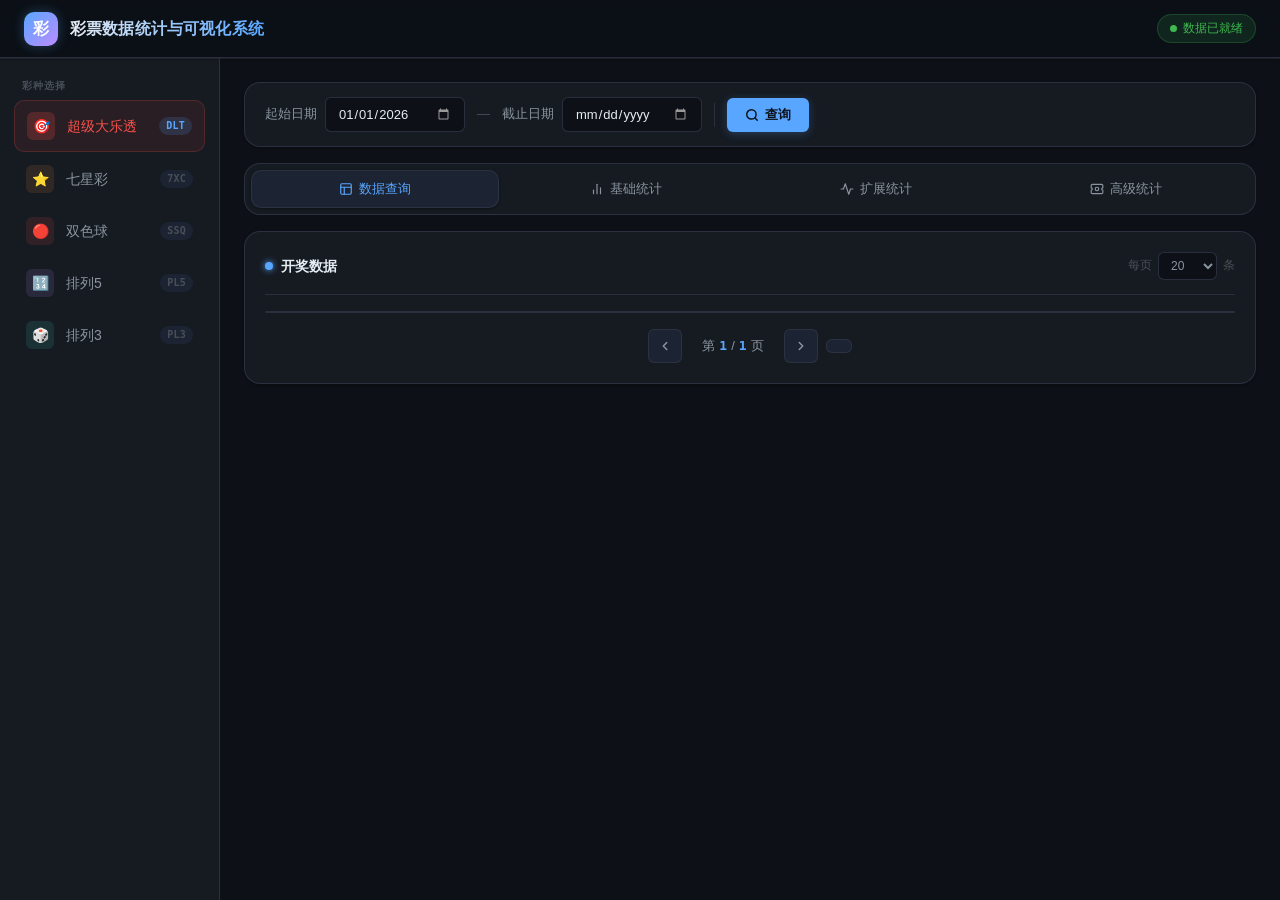
==== commit 36f12bd4: "[frontend] 提交前端代码调整(由前端工程师完成) - frontend/js/app.js: 重构 - frontend/css/style.css: 样式调整 - frontend/ind" ====
--- a/frontend/index.html
+++ b/frontend/index.html
@@ -236,6 +236,6 @@
     </div>
   </nav>
 
-  <script src="js/app.js?v=20260607e"></script>
+  <script src="js/app.js?v=20260607f"></script>
 </body>
 </html>
--- a/frontend/css/style.css
+++ b/frontend/css/style.css
@@ -1050,5 +1050,5 @@
 
 /* ================================================================
 /* ── 工具类 ───────────────────────────────────────────────────── */
-.hidden { display: none !important; }
+.hidden { display: none; }
 .flex-center { display: flex; align-items: center; justify-content: center; }
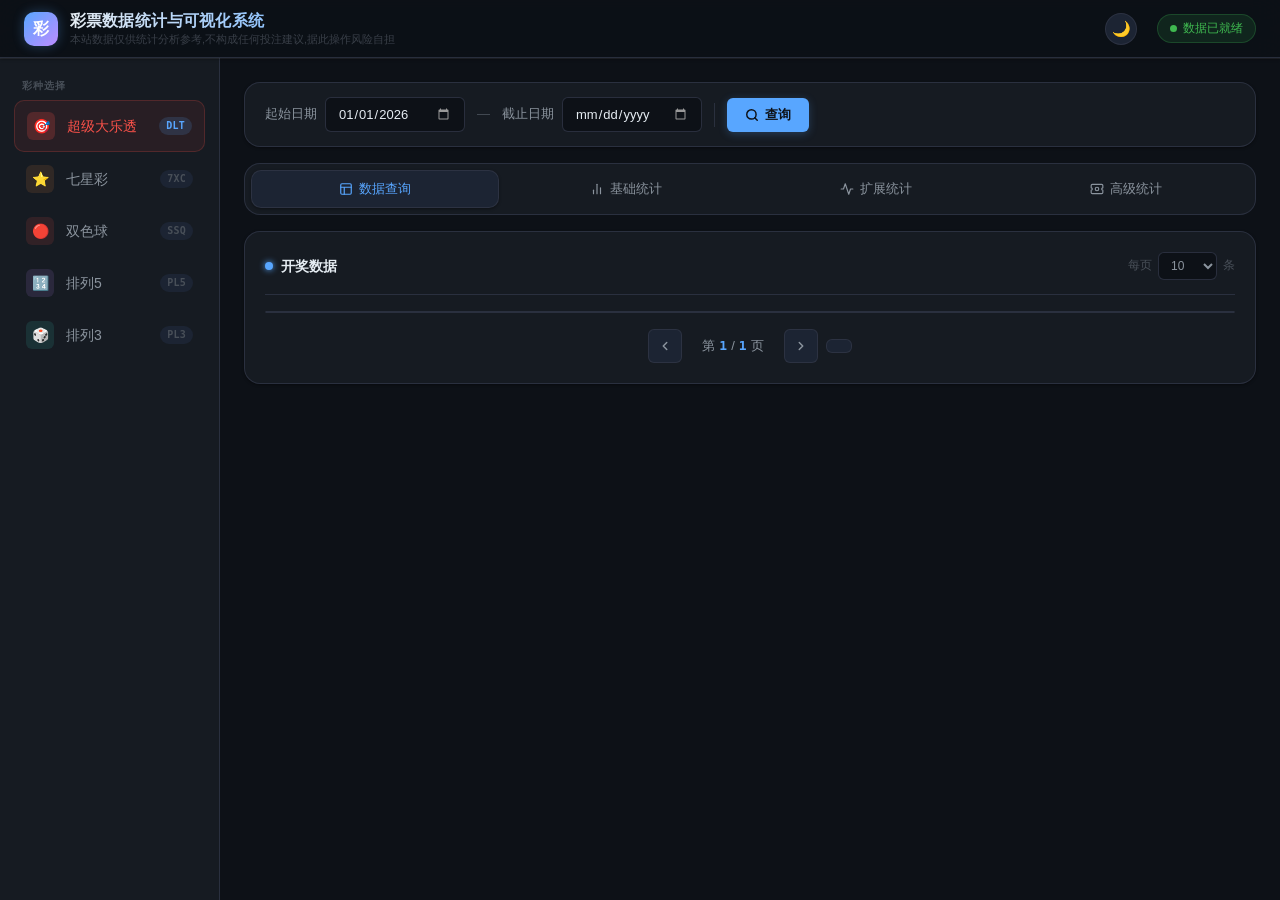
==== commit f7cdb62b: "feat: 七星彩前后区拆分、冷热号过滤、散点图颜色加深、标签统一" ====
--- a/frontend/index.html
+++ b/frontend/index.html
@@ -19,9 +19,16 @@
         <span></span><span></span><span></span>
       </button>
       <div class="header-logo">彩</div>
-      <div class="header-title">彩票数据统计与可视化系统</div>
+      <div class="header-title">
+        <div class="header-title-main">彩票数据统计与可视化系统</div>
+        <div class="header-title-disclaimer">本站数据仅供统计分析参考,不构成任何投注建议,据此操作风险自担</div>
+      </div>
     </div>
     <div class="header-right">
+      <button class="theme-toggle" id="themeToggle" title="切换浅色/深色主题" aria-label="切换主题">
+        <span class="theme-icon-light" title="浅色">☀</span>
+        <span class="theme-icon-dark"  title="深色">🌙</span>
+      </button>
       <div class="status-badge">
         <span class="status-dot"></span>
         数据已就绪
@@ -123,8 +130,8 @@
           <div class="page-size-group">
             每页
             <select class="page-size-select" id="pageSizeSelect">
-              <option value="10">10</option>
-              <option value="20" selected>20</option>
+              <option value="10" selected>10</option>
+              <option value="20">20</option>
               <option value="50">50</option>
               <option value="100">100</option>
             </select>
@@ -159,7 +166,7 @@
             <svg width="14" height="14" viewBox="0 0 24 24" fill="none" stroke="currentColor" stroke-width="2.5" stroke-linecap="round" stroke-linejoin="round"><polyline points="15 18 9 12 15 6"/></svg>
           </button>
           <div class="page-info">
-            第 <strong id="pageInfo">1</strong> / <strong id="totalPages">1</strong> 页
+            第 <strong id="pageInfo">1</strong> / <strong id="totalPagesEl">1</strong> 页
           </div>
           <button class="page-btn" id="nextBtn" title="下一页">
             <svg width="14" height="14" viewBox="0 0 24 24" fill="none" stroke="currentColor" stroke-width="2.5" stroke-linecap="round" stroke-linejoin="round"><polyline points="9 18 15 12 9 6"/></svg>
@@ -204,7 +211,7 @@
           <div class="sub-menu" id="advancedSubMenu" style="margin:0;padding:0;border:none;">
             <button class="sub-btn active" data-adv-sub="scatter">散点分布</button>
             <button class="sub-btn" data-adv-sub="lln">大数定律</button>
-            <button class="sub-btn" data-adv-sub="normal">正态分布</button>
+            <!-- <button class="sub-btn" data-adv-sub="normal">正态分布</button> -->
           </div>
         </div>
         <div id="advancedCharts" style="min-height:400px;"></div>
@@ -236,6 +243,6 @@
     </div>
   </nav>
 
-  <script src="js/app.js?v=20260607f"></script>
+  <script src="js/app.js?v=20260607h"></script>
 </body>
 </html>
--- a/frontend/css/style.css
+++ b/frontend/css/style.css
@@ -4,6 +4,43 @@
    ================================================================ */
 
 /* ── 变量系统 ─────────────────────────────────────────────────── */
+/* 浅色主题：覆盖默认（深色）变量；由 body[data-theme="light"] 触发 */
+body[data-theme="light"] {
+  --bg-base:        #f5f7fa;
+  --bg-card:        #ffffff;
+  --bg-card2:       #f8fafc;
+  --bg-hover:       #eef2f6;
+  --border:         rgba(0, 0, 0, 0.08);
+  --border-light:   rgba(0, 0, 0, 0.04);
+
+  --text-primary:   #1f2328;
+  --text-secondary: #57606a;
+  --text-muted:     #8c959f;
+
+  --accent:         #0969da;
+  --accent-glow:    rgba(9, 105, 218, 0.12);
+  --accent-hover:   #1a7ff0;
+
+  --red:            #cf222e;
+  --red-soft:       rgba(207, 34, 46, 0.10);
+  --orange:         #bc4c00;
+  --orange-soft:    rgba(188, 76, 0, 0.10);
+  --green:          #1a7f37;
+  --green-soft:     rgba(26, 127, 55, 0.10);
+  --purple:         #8250df;
+  --purple-soft:    rgba(130, 80, 223, 0.10);
+  --cyan:           #1b9e91;
+  --cyan-soft:      rgba(27, 158, 145, 0.10);
+
+  --gold:           #9a6700;
+  --gold-soft:      rgba(154, 103, 0, 0.12);
+
+  --shadow-sm:      0 1px 2px rgba(0, 0, 0, 0.05);
+  --shadow-md:      0 4px 12px rgba(0, 0, 0, 0.08);
+  --shadow-lg:      0 8px 24px rgba(0, 0, 0, 0.10);
+  --shadow-glow:    0 0 12px rgba(9, 105, 218, 0.10);
+}
+
 :root {
   --bg-base:        #0d1117;
   --bg-card:        #161b22;
@@ -17,7 +54,7 @@
   --text-muted:     #484f58;
 
   --accent:         #58a6ff;
-  --accent-glow:    rgba(88,166,255,0.15);
+  --accent-glow:    color-mix(in srgb, var(--accent) 15%, transparent);
   --accent-hover:   #79baff;
 
   --red:            #f85149;
@@ -42,7 +79,7 @@
   --shadow-sm:      0 1px 3px rgba(0,0,0,0.4);
   --shadow-md:      0 4px 16px rgba(0,0,0,0.5);
   --shadow-lg:      0 8px 32px rgba(0,0,0,0.6);
-  --shadow-glow:    0 0 20px rgba(88,166,255,0.12);
+  --shadow-glow:    0 0 20px color-mix(in srgb, var(--accent) 12%, transparent);
 
   --font-sans:      -apple-system, "PingFang SC", "Microsoft YaHei", sans-serif;
   --font-mono:      "SF Mono", "Cascadia Code", "Consolas", monospace;
@@ -72,15 +109,15 @@
 /* 滚动条 */
 ::-webkit-scrollbar { width: 6px; height: 6px; }
 ::-webkit-scrollbar-track { background: transparent; }
-::-webkit-scrollbar-thumb { background: rgba(255,255,255,0.12); border-radius: 3px; }
-::-webkit-scrollbar-thumb:hover { background: rgba(255,255,255,0.2); }
+::-webkit-scrollbar-thumb { background: rgba(128, 128, 128, 0.35); border-radius: 3px; }
+::-webkit-scrollbar-thumb:hover { background: rgba(128, 128, 128, 0.55); }
 
 /* ── 顶部导航栏 ───────────────────────────────────────────────── */
 .header {
   position: fixed;
   top: 0; left: 0; right: 0;
   height: var(--header-h);
-  background: rgba(13,17,23,0.92);
+  background: color-mix(in srgb, var(--bg-base) 92%, transparent);
   backdrop-filter: blur(16px) saturate(1.2);
   -webkit-backdrop-filter: blur(16px) saturate(1.2);
   border-bottom: 1px solid var(--border);
@@ -110,7 +147,7 @@
   font-weight: 700;
   color: #fff;
   flex-shrink: 0;
-  box-shadow: 0 0 12px rgba(88,166,255,0.3);
+  box-shadow: 0 0 12px color-mix(in srgb, var(--accent) 30%, transparent);
 }
 
 .header-title {
@@ -122,7 +159,53 @@
   -webkit-text-fill-color: transparent;
   background-clip: text;
   white-space: nowrap;
-}
+  line-height: 1.2;
+}
+.header-title-main { display: block; }
+.header-title-disclaimer {
+  display: block;
+  margin-top: 2px;
+  font-size: 11px;
+  font-weight: 400;
+  letter-spacing: 0;
+  color: var(--text-muted);
+  background: none;
+  -webkit-text-fill-color: var(--text-muted);
+  background-clip: border-box;
+  -webkit-background-clip: border-box;
+  opacity: 0.75;
+  white-space: nowrap;
+}
+
+/* 主题切换按钮 */
+.theme-toggle {
+  display: inline-flex;
+  align-items: center;
+  justify-content: center;
+  width: 32px; height: 32px;
+  margin-right: 12px;
+  padding: 0;
+  border: 1px solid var(--border);
+  border-radius: 50%;
+  background: var(--bg-card2);
+  color: var(--text-secondary);
+  font-size: 15px;
+  cursor: pointer;
+  transition: all var(--transition);
+  user-select: none;
+}
+.theme-toggle:hover {
+  background: var(--accent);
+  color: #fff;
+  border-color: var(--accent);
+  box-shadow: 0 0 8px var(--accent-glow);
+}
+.theme-toggle .theme-icon-dark  { display: none; }
+.theme-toggle .theme-icon-light { display: inline; }
+body[data-theme="dark"] .theme-toggle .theme-icon-light { display: none; }
+body[data-theme="dark"] .theme-toggle .theme-icon-dark  { display: inline; }
+body[data-theme="light"] .theme-toggle .theme-icon-light { display: inline; }
+body[data-theme="light"] .theme-toggle .theme-icon-dark  { display: none; }
 
 .header-right {
   display: flex;
@@ -247,7 +330,7 @@
 .nav-item.active {
   background: var(--accent-glow);
   color: var(--accent);
-  border: 1px solid rgba(88,166,255,0.2);
+  border: 1px solid color-mix(in srgb, var(--accent) 20%, transparent);
 }
 
 .nav-icon {
@@ -263,7 +346,7 @@
 }
 
 .nav-item.active .nav-icon {
-  background: rgba(88,166,255,0.18);
+  background: color-mix(in srgb, var(--accent) 18%, transparent);
 }
 
 .nav-badge {
@@ -279,7 +362,7 @@
 }
 
 .nav-item.active .nav-badge {
-  background: rgba(88,166,255,0.15);
+  background: color-mix(in srgb, var(--accent) 15%, transparent);
   color: var(--accent);
 }
 
@@ -386,13 +469,16 @@
 
 .btn-primary {
   background: var(--accent);
-  color: #0d1117;
-  box-shadow: 0 2px 8px rgba(88,166,255,0.25);
+  color: #ffffff;
+  box-shadow: 0 2px 8px color-mix(in srgb, var(--accent) 25%, transparent);
 }
 .btn-primary:hover {
   background: var(--accent-hover);
-  box-shadow: 0 2px 12px rgba(88,166,255,0.4);
+  box-shadow: 0 2px 12px color-mix(in srgb, var(--accent) 40%, transparent);
   transform: translateY(-1px);
+}
+body[data-theme="dark"] .btn-primary {
+  color: #0d1117;  /* 深色下用深字，亮蓝底高对比 */
 }
 .btn-primary:active { transform: translateY(0); }
 
@@ -515,7 +601,7 @@
 .data-table td {
   padding: 11px 14px;
   text-align: center;
-  border-bottom: 1px solid rgba(48,54,70,0.5);
+  border-bottom: 1px solid var(--border);
   color: var(--text-primary);
   font-family: var(--font-mono);
   font-size: 13px;
@@ -565,12 +651,12 @@
   font-family: var(--font-mono);
 }
 
-.ball-red { background: var(--red-soft); color: var(--red); border: 1px solid rgba(248,81,73,0.3); }
-.ball-blue { background: var(--accent-glow); color: var(--accent); border: 1px solid rgba(88,166,255,0.3); }
-.ball-front { background: var(--orange-soft); color: var(--orange); border: 1px solid rgba(240,136,62,0.3); }
-.ball-back { background: var(--purple-soft); color: var(--purple); border: 1px solid rgba(188,140,255,0.3); }
-.ball-num { background: var(--cyan-soft); color: var(--cyan); border: 1px solid rgba(57,217,200,0.3); }
-.ball-special { background: var(--gold-soft); color: var(--gold); border: 1px solid rgba(227,179,65,0.3); }
+.ball-red { background: var(--red-soft); color: var(--red); border: 1px solid color-mix(in srgb, var(--red) 30%, transparent); }
+.ball-blue { background: var(--accent-glow); color: var(--accent); border: 1px solid color-mix(in srgb, var(--accent) 30%, transparent); }
+.ball-front { background: var(--orange-soft); color: var(--orange); border: 1px solid color-mix(in srgb, var(--orange) 30%, transparent); }
+.ball-back { background: var(--purple-soft); color: var(--purple); border: 1px solid color-mix(in srgb, var(--purple) 30%, transparent); }
+.ball-num { background: var(--cyan-soft); color: var(--cyan); border: 1px solid color-mix(in srgb, var(--cyan) 30%, transparent); }
+.ball-special { background: var(--gold-soft); color: var(--gold); border: 1px solid color-mix(in srgb, var(--gold) 30%, transparent); }
 
 /* ── 分页控件 ─────────────────────────────────────────────────── */
 .pagination {
@@ -657,7 +743,7 @@
   position: absolute;
   top: 0; left: 0; right: 0;
   height: 1px;
-  background: linear-gradient(90deg, transparent, rgba(88,166,255,0.3), transparent);
+  background: linear-gradient(90deg, transparent, color-mix(in srgb, var(--accent) 30%, transparent), transparent);
   pointer-events: none;
 }
 
@@ -683,7 +769,21 @@
   background: var(--accent);
   color: #0d1117;
   border-color: var(--accent);
-  box-shadow: 0 0 8px rgba(88,166,255,0.4);
+  box-shadow: 0 0 8px color-mix(in srgb, var(--accent) 40%, transparent);
+}
+
+/* 第二个及之后的按钮，靠左排列（"?" 按钮在 right:10，这个在 right:36） */
+.chart-tip.chart-action {
+  right: 36px;
+  cursor: pointer;
+  font-size: 10px;
+  letter-spacing: -1px;
+}
+.chart-tip.chart-action.active {
+  background: var(--accent);
+  color: #0d1117;
+  border-color: var(--accent);
+  box-shadow: 0 0 8px color-mix(in srgb, var(--accent) 40%, transparent);
 }
 
 /* ── 图表滚动包裹层（移动端水平滑动查看完整图表） ──────────────── */
@@ -763,11 +863,11 @@
   transition: all var(--transition);
   user-select: none;
 }
-.sub-btn:hover { background: var(--bg-hover); color: var(--text-primary); border-color: rgba(88,166,255,0.3); }
+.sub-btn:hover { background: var(--bg-hover); color: var(--text-primary); border-color: color-mix(in srgb, var(--accent) 30%, transparent); }
 .sub-btn.active {
   background: var(--accent-glow);
   color: var(--accent);
-  border-color: rgba(88,166,255,0.3);
+  border-color: color-mix(in srgb, var(--accent) 30%, transparent);
 }
 .sub-btn:disabled { opacity: 0.3; cursor: not-allowed; }
 .sub-btn:disabled:hover { background: var(--bg-card2); color: var(--text-muted); border-color: var(--border); }
@@ -1010,13 +1110,56 @@
   /* 面板 */
   .panel { padding: 14px; border-radius: var(--radius-md); }
 
-  /* 图表 */
-  .charts-grid,
+  /* 图表 — 固定最小宽度，横向滑动查看 */
+  /* 基础统计图表容器 */
+  #statsContainer,
+  /* 扩展统计图表容器 */
+  #extendCharts,
+  /* 高级统计图表容器 */
+  #advancedCharts {
+    overflow-x: auto;
+    -webkit-overflow-scrolling: touch;
+    scrollbar-width: thin;
+    scrollbar-color: var(--border) transparent;
+  }
+  /* 单列图表：足够展示完整 x 轴标签 */
+  .chart-box {
+    min-width: 480px;
+    flex-shrink: 0;
+  }
+  .stats-top .chart-box,
+  .extend-row .chart-box,
+  .extend-row .chart-box.chart-full,
+  .stats-dlt .chart-full,
+  .charts-full .chart-box {
+    min-width: 500px;
+  }
+  /* 并排图表：各给一半最小宽度 */
   .stats-bottom,
-  .charts-row,
   .stats-dlt .chart-half-row {
-    grid-template-columns: 1fr;
+    display: flex;
+    gap: 14px;
+    flex-wrap: nowrap;
   }
+  .stats-bottom .chart-box,
+  .stats-dlt .chart-half-row .chart-box {
+    min-width: 340px;
+    flex-shrink: 0;
+    flex: 1;
+  }
+  /* 子菜单水平滚动 */
+  .sub-menu {
+    flex-wrap: nowrap;
+    overflow-x: auto;
+    -webkit-overflow-scrolling: touch;
+    padding-bottom: 4px;
+  }
+  .sub-btn {
+    flex-shrink: 0;
+    white-space: nowrap;
+  }
+
+  /* 移动端图表高度（比桌面端略低但保证横坐标有足够空间） */
   .chart-box,
   .stats-top .chart-box,
   .extend-row .chart-box,
@@ -1024,7 +1167,13 @@
   .stats-dlt .chart-half-row .chart-box,
   .extend-row .chart-box.chart-full,
   .charts-full .chart-box {
-    height: 280px;
+    height: 320px;
+  }
+
+  /* 网格降为单列 */
+  .charts-grid,
+  .charts-row {
+    grid-template-columns: 1fr;
   }
 
   /* 分页 */
